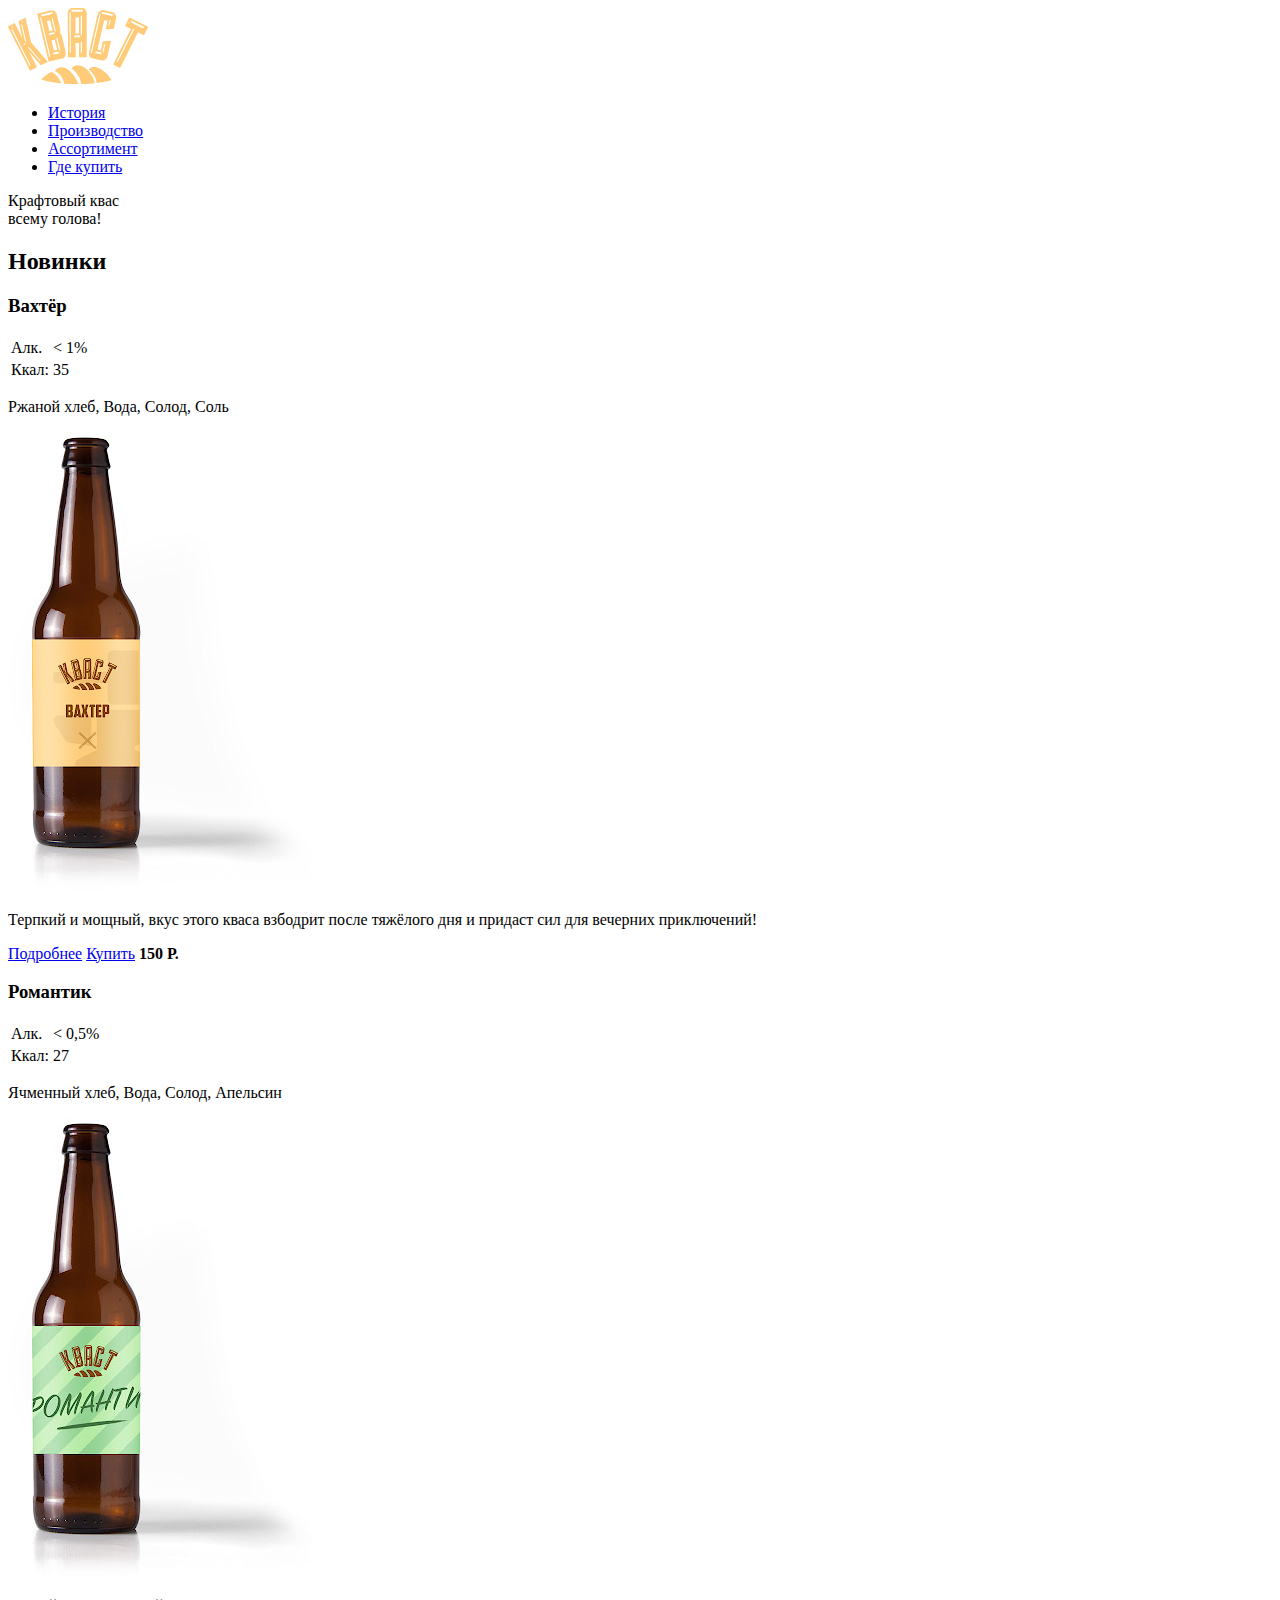
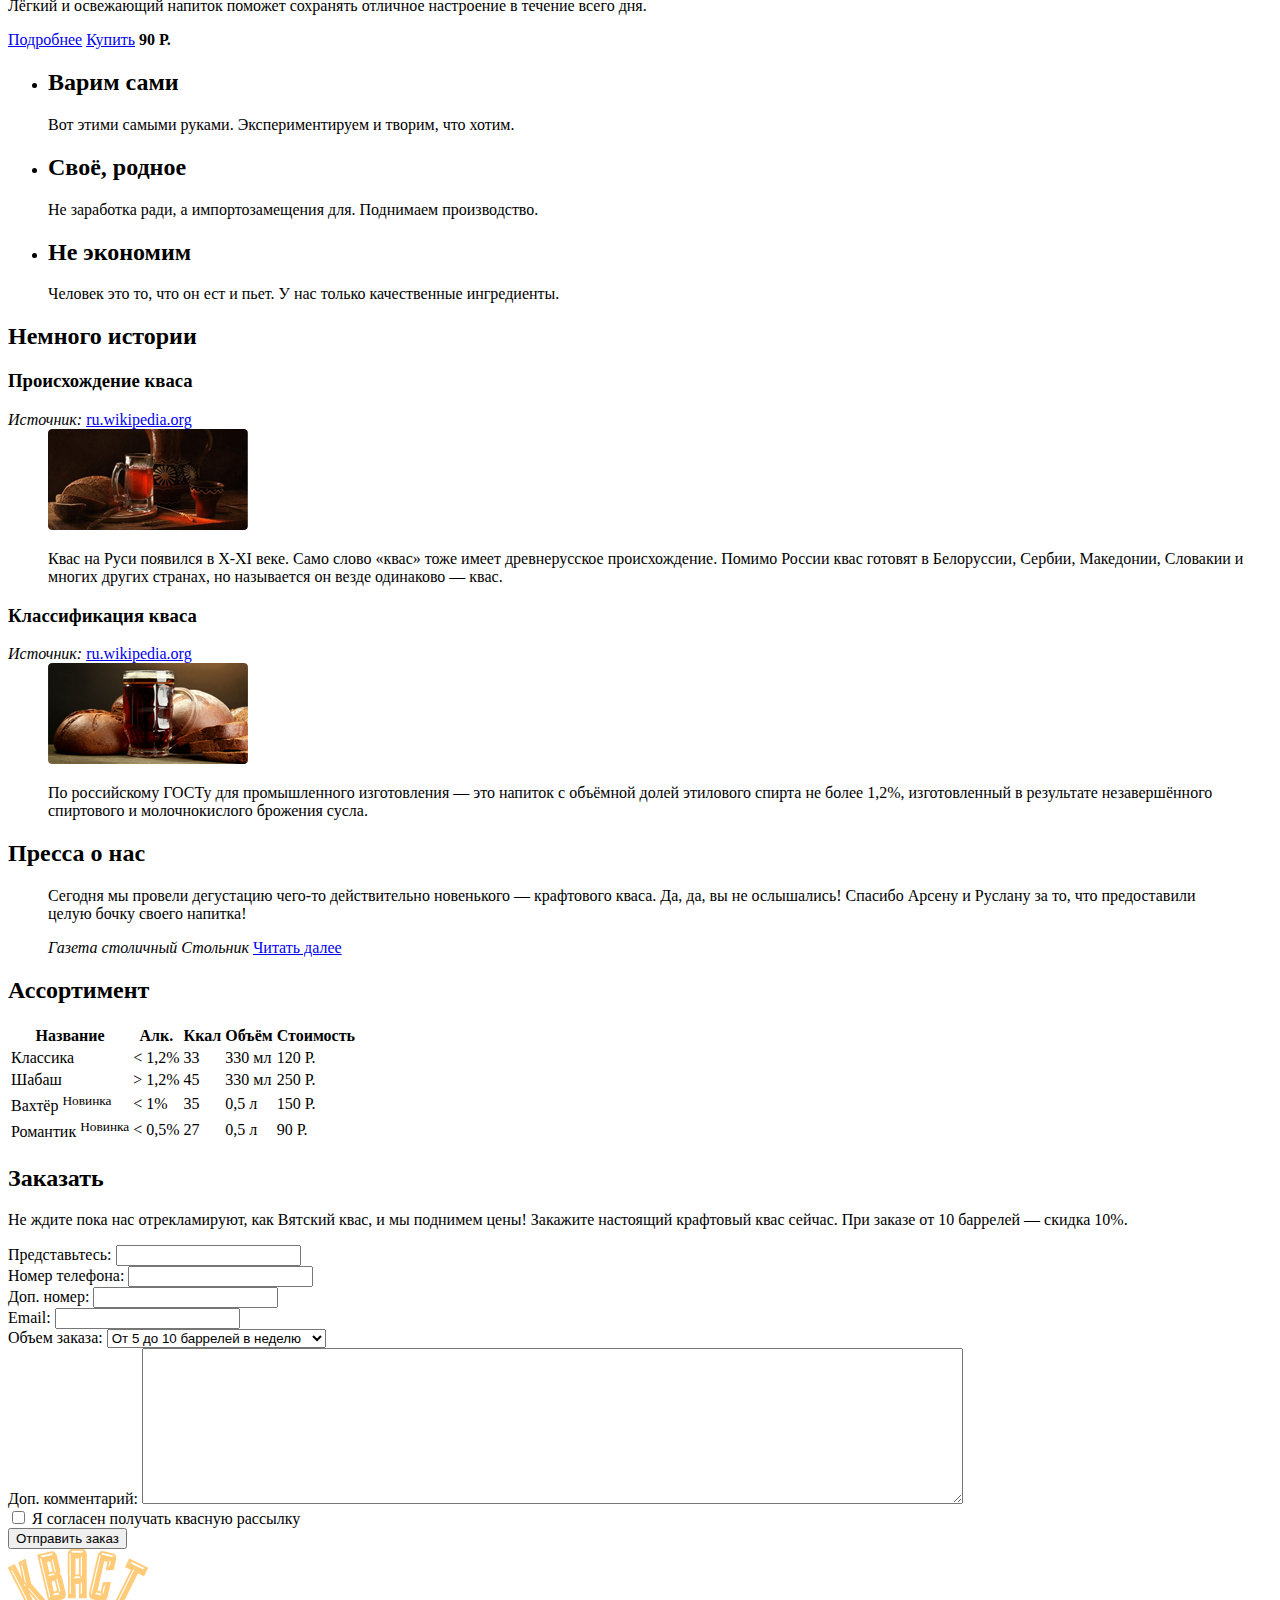
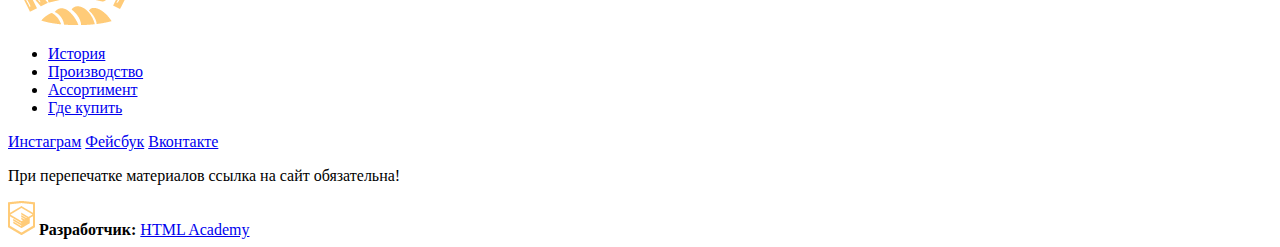
==== htmlacademy.ru (site: "Кваст")/index.html @ e26bc18a "rename folder" ====
<!DOCTYPE HTML>
<html>
  <head>
    <meta charset="utf-8">
    <title>Кваст</title>
  </head>
  <body>
   <div class="page-header">
    <div class="logo"> 
     <img src="img/logo.png" width="140" height="76" alt="Кваст">
    </div>
    <div class="main-menu">
     <ul>
       <li><a href="#">История</a></li>
       <li><a href="#">Производство</a></li>
       <li><a href="#">Ассортимент</a></li>
       <li><a href="#">Где купить</a></li>
     </ul>
    </div>
    <div class="header-text">
     Крафтовый квас<br>
     всему голова!
     </div>
   </div>

   <!-- Шапка -->

   <div class="news">
      <h2>Новинки</h2>
    <div class="news-item">
      <div class="news-item-one">
       <h3>Вахтёр</h3>
       <div class="composition">
         <div class="composition-alco">
           <table class="composition-alco-price">
             <tr>
                <td>Алк.</td>
                <td> &lt; 1%</td>
              </tr>
              <tr>
                <td>Ккал:</td>
                <td>35</td>
              </tr>
              </table>
         </div>
         <div class="ingredients">
         <p>Ржаной хлеб, Вода, Солод, Соль</p>
         </div>
      </div>
      <img src="img/bottle-left.jpg" height="#" width="#" alt="Вахтер">
      <p>Терпкий и мощный, вкус этого кваса взбодрит после тяжёлого дня и придаст сил для вечерних приключений!</p>
        <a class="buttom-more" href="#" title="Подробнее">Подробнее</a>
        <a class="buttom-buy" href="#" title="Купить">Купить</a>
        <b>150 Р.</b>
     </div>
      
          <div class="news-item-one">
            <h3>Романтик</h3>
            <div class="composition">
              <div class="composition-alco">
                  <table class="composition-alco-price">
                      <tr>
                         <td>Алк.</td>
                         <td> &lt; 0,5%</td>
                       </tr>
                       <tr>
                         <td>Ккал:</td>
                         <td>27</td>
                       </tr>
                       </table>
              </div>
              <div class="ingredients">
              <p>Ячменный хлеб, Вода, Солод, Апельсин</p>
              </div>
           </div>
           <img src="img/bottle-right.jpg" height="#" width="#" alt="Романтик">
           <p>Лёгкий и освежающий напиток поможет сохранять отличное настроение в течение всего дня.</p>
            <a class="buttom-more" href="#" title="Подробнее">Подробнее</a>
            <a class="buttom-buy" href="#" title="Купить">Купить</a>
            <b>90 Р.</b>
          </div>
        </div>
   </div>

   <!-- Новинки -->

   <div class="features">
     <ul>
       <li class="features-post">
         <h2>Варим сами</h2>
         <p>Вот этими самыми руками. Экспериментируем и творим, что хотим.</p>
       </li>
       <li class="features-post">
         <h2>Своё, родное</h2>
         <p>Не заработка ради, а импортозамещения для. Поднимаем производство.</p>
       </li>
       <li class="features-post">
         <h2>Не экономим</h2>
         <p>Человек это то, что он ест и пьет. У нас только качественные ингредиенты.</p>
       </li>
     </ul>
   </div>

   <!-- Особенности -->

   <div class="history">
     <h2>Немного истории</h2>
     <dl>
       <dt>
         <h3>Происхождение кваса</h3>
         <i>Источник:</i> <a href="#" target="_blank">ru.wikipedia.org</a>
       </dt>
       <dd>
         <img src="img/wiki-1.png" alt="Происхождение кваса">
         <p>Квас на Руси появился в X-XI веке. Само слово «квас» тоже имеет древнерусское происхождение. Помимо России квас готовят в Белоруссии, Сербии, Македонии, Словакии и многих других странах, но называется он везде одинаково — квас.
          </p>
       </dd>
       <dt>
         <h3>Классификация кваса</h3>
         <i>Источник:</i> <a href="#" target="_blank">ru.wikipedia.org</a>
       </dt>
       <dd>
         <img src="img/wiki-2.png" alt="Классификация кваса">
         <p>По российскому ГОСТу для промышленного изготовления — это напиток с объёмной долей этилового спирта не более 1,2%, изготовленный в результате незавершённого спиртового и молочнокислого брожения сусла.
          </p>  
       </dd>
     </dl>
   </div>

   <!-- История -->

   <div class="otzivi">
     <h2>Пресса о нас</h2>
     <blockquote>
       <p>Сегодня мы провели дегустацию чего-то действительно новенького — крафтового кваса. Да, да, вы не ослышались! Спасибо Арсену и Руслану за то, что предоставили целую бочку своего напитка!
         </p>
         <cite>Газета столичный Стольник</cite>
         <a href="#" class="btn-otzivi">Читать далее</a>
      </blockquote>
   </div>

   <!-- Отзывы -->

   <div class="price">
     <h2>Ассортимент</h2>
     <table class="table-price">
       <tr>
         <th>Название</th>
         <th>Алк.</th>
         <th>Ккал</th>
         <th>Объём</th>
         <th>Стоимость</th>
       </tr>
       <tr>
        <td>Классика</td>
        <td>&lt; 1,2%</td>
        <td>33</td>
        <td>330 мл</td>
        <td>120 Р.</td>
       </tr>
       <tr>
        <td>Шабаш</td>
        <td>&gt; 1,2%</td>
        <td>45</td>
        <td>330 мл</td>
        <td>250 Р.</td>
       </tr> 
       <tr>
         <td>Вахтёр <sup>Новинка</sup></td>
         <td>&lt; 1%</td>
         <td>35</td>
         <td>0,5 л</td>
         <td>150 Р.</td>
       </tr>
       <tr>
         <td>Романтик <sup>Новинка</sup></td>
         <td>&lt; 0,5%</td>
         <td>27</td>
         <td>0,5 л</td>
         <td>90 Р.</td>
       </tr>
     </table>
   </div>

   <!-- Прайс -->

   <div class="form-feedback">
     <h2>Заказать</h2>
     <p>Не ждите пока нас отрекламируют, как Вятский квас, и мы поднимем цены! Закажите настоящий крафтовый квас сейчас. При заказе от 10 баррелей — скидка 10%.
     </p>
     <form class="form-form" method="POST">
       <div class="form-form-group">
         <label for="name">Представьтесь:</label>
           <input type="text" name="name" id="name">
       </div>
       <div class="form-form-group">
         <label for="phone">Номер телефона:</label>
         <input type="text" name="phone" id="phone">
       </div>
       <div class="form-form-group">
          <label for="phone-2">Доп. номер:</label>
          <input type="text" name="phone-2" id="phone-2">
        </div>
        <div class="form-form-group">
          <label for="email">Email:</label>
          <input type="text" name="email" id="email">
        </div>
        <div class="form-form-group">
          <label for="value-item">Объем заказа:</label>
          <select name="value-item" id="value-item">
            <option value="1">От 5 до 10 баррелей в неделю</option>
            <option value="2">От 10 до 15 баррелей в неделю</option>
            <option value="3">От 15 до 30 баррелей в неделю</option>
          </select>
        </div>
        <div class="form-form-group">
          <label for="message">Доп. комментарий:</label>
          <textarea name="message" id="message" cols="100" rows="10" ></textarea>
        </div>
        <div class="checkbox">
         <label>
           <input type="checkbox" name="subscribe">
           Я согласен получать квасную рассылку
         </label>
        </div>
        <div class="btn-form">
          <input type="submit" value="Отправить заказ">
        </div>
     </form>
   </div>

   <!-- Форма связи -->

   <div class="footer">
     <div class="logo-footer" >
        <img src="img/logo.png" width="140" height="76" alt="Кваст">
     </div>
     <div class="main-menu-footer">
        <ul>
            <li><a href="#">История</a></li>
            <li><a href="#">Производство</a></li>
            <li><a href="#">Ассортимент</a></li>
            <li><a href="#">Где купить</a></li>
          </ul>
     </div>
     <div>
       <a class="footer-social" href="#">Инстаграм</a>
       <a class="footer-social" href="#">Фейсбук</a>
       <a class="footer-social" href="#">Вконтакте</a>
       <p>При перепечатке материалов ссылка на сайт обязательна!</p>
     </div>
     <div>
       <img src="img/htmlacademy.png" alt="Корона">
       <b>Разработчик:</b> <a href="#">HTML Academy</a>
     </div>
   </div>

   <!-- Подвал -->

  </body>
</html>
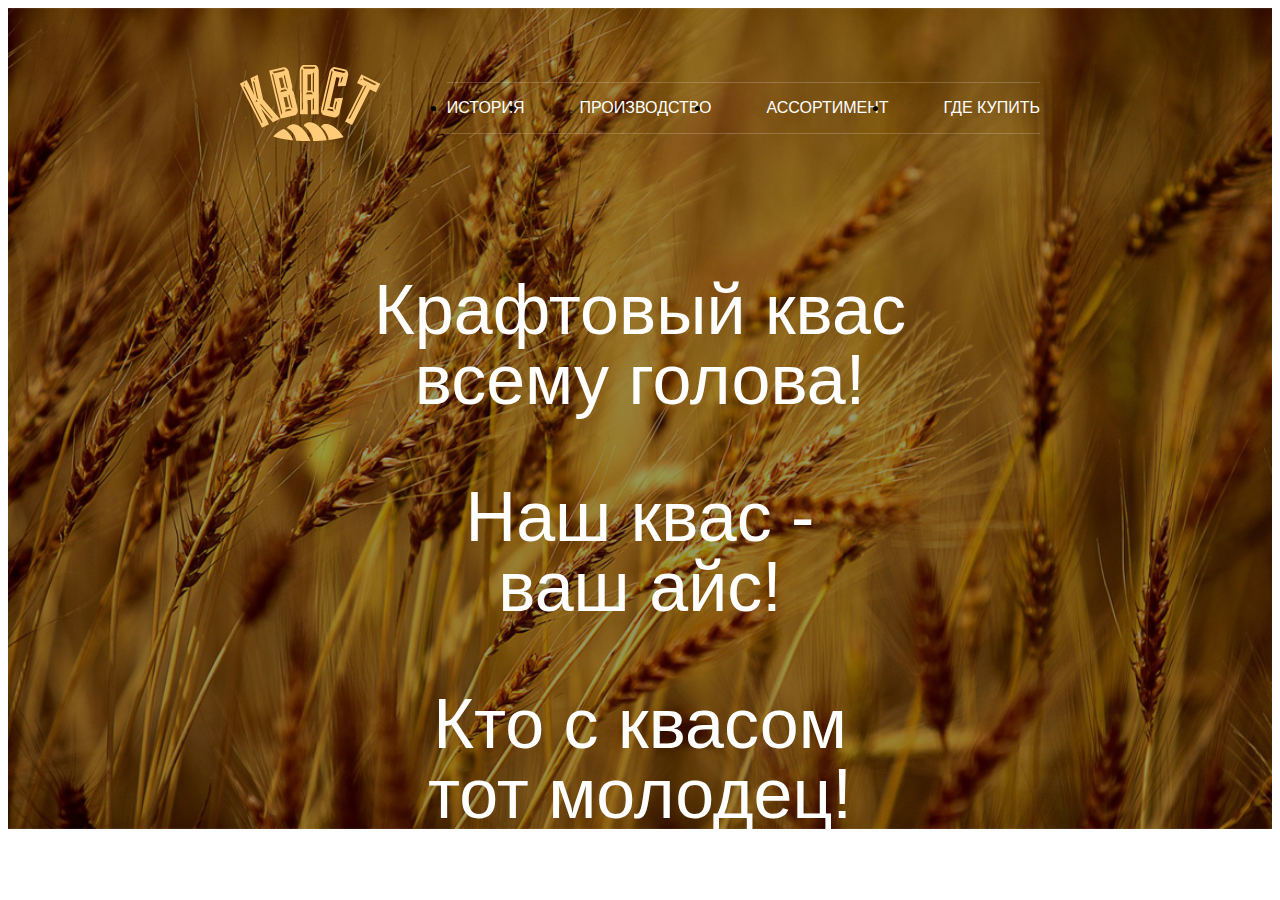
==== commit 9f97a006: "add layout header site 'Kvast'" ====
--- a/htmlacademy.ru (site: "Кваст")/index.html
+++ b/htmlacademy.ru (site: "Кваст")/index.html
@@ -1,39 +1,65 @@
 <!DOCTYPE HTML>
-<html>
-  <head>
-    <meta charset="utf-8">
-    <title>Кваст</title>
-  </head>
-  <body>
-   <div class="page-header">
-    <div class="logo"> 
-     <img src="img/logo.png" width="140" height="76" alt="Кваст">
-    </div>
-    <div class="main-menu">
-     <ul>
-       <li><a href="#">История</a></li>
-       <li><a href="#">Производство</a></li>
-       <li><a href="#">Ассортимент</a></li>
-       <li><a href="#">Где купить</a></li>
-     </ul>
-    </div>
-    <div class="header-text">
-     Крафтовый квас<br>
-     всему голова!
-     </div>
-   </div>
-
-   <!-- Шапка -->
-
-   <div class="news">
-      <h2>Новинки</h2>
+<html lang="ru">
+
+<head>
+  <meta charset="UTF-8">
+  <meta name="viewport" content="width=device-width, initial-scale=1.0">
+  <meta http-equiv="X-UA-Compatible" content="ie=edge">
+  <title>Store "Kvast"</title>
+  <link rel="stylesheet" href="css/reset.css">
+  <link rel="stylesheet" href="css/slick.css">
+  <link rel="stylesheet" href="css/style.css">
+</head>
+
+<body>
+
+  <header class="page-header">
+    <div class="container">
+      <div class="header__top">
+        <div class="logo">
+          <a href="#">
+            <img src="img/logo.png" alt="">
+          </a>
+        </div>
+        <nav class="main-menu">
+          <ul class="main-menu__list">
+            <li><a href="#">История</a></li>
+            <li><a href="#">Производство</a></li>
+            <li><a href="#">Ассортимент</a></li>
+            <li><a href="#">Где купить</a></li>
+          </ul>
+        </nav>
+      </div>
+
+      <div class="header-slider-jq">
+        <div class="header-text">
+          Крафтовый квас<br>
+          всему голова!
+        </div>
+        <div class="header-text">
+          Наш квас -<br>
+          ваш айс!
+        </div>
+        <div class="header-text">
+          Кто с квасом<br>
+          тот молодец!
+        </div>
+      </div>
+
+
+    </div>
+  </header>
+
+  <!--
+  <div class="news">
+    <h2>Новинки</h2>
     <div class="news-item">
       <div class="news-item-one">
-       <h3>Вахтёр</h3>
-       <div class="composition">
-         <div class="composition-alco">
-           <table class="composition-alco-price">
-             <tr>
+        <h3>Вахтёр</h3>
+        <div class="composition">
+          <div class="composition-alco">
+            <table class="composition-alco-price">
+              <tr>
                 <td>Алк.</td>
                 <td> &lt; 1%</td>
               </tr>
@@ -41,221 +67,222 @@
                 <td>Ккал:</td>
                 <td>35</td>
               </tr>
-              </table>
-         </div>
-         <div class="ingredients">
-         <p>Ржаной хлеб, Вода, Солод, Соль</p>
-         </div>
-      </div>
-      <img src="img/bottle-left.jpg" height="#" width="#" alt="Вахтер">
-      <p>Терпкий и мощный, вкус этого кваса взбодрит после тяжёлого дня и придаст сил для вечерних приключений!</p>
+            </table>
+          </div>
+          <div class="ingredients">
+            <p>Ржаной хлеб, Вода, Солод, Соль</p>
+          </div>
+        </div>
+        <img src="img/bottle-left.jpg" height="#" width="#" alt="Вахтер">
+        <p>Терпкий и мощный, вкус этого кваса взбодрит после тяжёлого дня и придаст сил для вечерних приключений!</p>
         <a class="buttom-more" href="#" title="Подробнее">Подробнее</a>
         <a class="buttom-buy" href="#" title="Купить">Купить</a>
         <b>150 Р.</b>
-     </div>
-      
-          <div class="news-item-one">
-            <h3>Романтик</h3>
-            <div class="composition">
-              <div class="composition-alco">
-                  <table class="composition-alco-price">
-                      <tr>
-                         <td>Алк.</td>
-                         <td> &lt; 0,5%</td>
-                       </tr>
-                       <tr>
-                         <td>Ккал:</td>
-                         <td>27</td>
-                       </tr>
-                       </table>
-              </div>
-              <div class="ingredients">
-              <p>Ячменный хлеб, Вода, Солод, Апельсин</p>
-              </div>
-           </div>
-           <img src="img/bottle-right.jpg" height="#" width="#" alt="Романтик">
-           <p>Лёгкий и освежающий напиток поможет сохранять отличное настроение в течение всего дня.</p>
-            <a class="buttom-more" href="#" title="Подробнее">Подробнее</a>
-            <a class="buttom-buy" href="#" title="Купить">Купить</a>
-            <b>90 Р.</b>
-          </div>
-        </div>
-   </div>
-
-   <!-- Новинки -->
-
-   <div class="features">
-     <ul>
-       <li class="features-post">
-         <h2>Варим сами</h2>
-         <p>Вот этими самыми руками. Экспериментируем и творим, что хотим.</p>
-       </li>
-       <li class="features-post">
-         <h2>Своё, родное</h2>
-         <p>Не заработка ради, а импортозамещения для. Поднимаем производство.</p>
-       </li>
-       <li class="features-post">
-         <h2>Не экономим</h2>
-         <p>Человек это то, что он ест и пьет. У нас только качественные ингредиенты.</p>
-       </li>
-     </ul>
-   </div>
-
-   <!-- Особенности -->
-
-   <div class="history">
-     <h2>Немного истории</h2>
-     <dl>
-       <dt>
-         <h3>Происхождение кваса</h3>
-         <i>Источник:</i> <a href="#" target="_blank">ru.wikipedia.org</a>
-       </dt>
-       <dd>
-         <img src="img/wiki-1.png" alt="Происхождение кваса">
-         <p>Квас на Руси появился в X-XI веке. Само слово «квас» тоже имеет древнерусское происхождение. Помимо России квас готовят в Белоруссии, Сербии, Македонии, Словакии и многих других странах, но называется он везде одинаково — квас.
-          </p>
-       </dd>
-       <dt>
-         <h3>Классификация кваса</h3>
-         <i>Источник:</i> <a href="#" target="_blank">ru.wikipedia.org</a>
-       </dt>
-       <dd>
-         <img src="img/wiki-2.png" alt="Классификация кваса">
-         <p>По российскому ГОСТу для промышленного изготовления — это напиток с объёмной долей этилового спирта не более 1,2%, изготовленный в результате незавершённого спиртового и молочнокислого брожения сусла.
-          </p>  
-       </dd>
-     </dl>
-   </div>
-
-   <!-- История -->
-
-   <div class="otzivi">
-     <h2>Пресса о нас</h2>
-     <blockquote>
-       <p>Сегодня мы провели дегустацию чего-то действительно новенького — крафтового кваса. Да, да, вы не ослышались! Спасибо Арсену и Руслану за то, что предоставили целую бочку своего напитка!
-         </p>
-         <cite>Газета столичный Стольник</cite>
-         <a href="#" class="btn-otzivi">Читать далее</a>
-      </blockquote>
-   </div>
-
-   <!-- Отзывы -->
-
-   <div class="price">
-     <h2>Ассортимент</h2>
-     <table class="table-price">
-       <tr>
-         <th>Название</th>
-         <th>Алк.</th>
-         <th>Ккал</th>
-         <th>Объём</th>
-         <th>Стоимость</th>
-       </tr>
-       <tr>
+      </div>
+
+      <div class="news-item-one">
+        <h3>Романтик</h3>
+        <div class="composition">
+          <div class="composition-alco">
+            <table class="composition-alco-price">
+              <tr>
+                <td>Алк.</td>
+                <td> &lt; 0,5%</td>
+              </tr>
+              <tr>
+                <td>Ккал:</td>
+                <td>27</td>
+              </tr>
+            </table>
+          </div>
+          <div class="ingredients">
+            <p>Ячменный хлеб, Вода, Солод, Апельсин</p>
+          </div>
+        </div>
+        <img src="img/bottle-right.jpg" height="#" width="#" alt="Романтик">
+        <p>Лёгкий и освежающий напиток поможет сохранять отличное настроение в течение всего дня.</p>
+        <a class="buttom-more" href="#" title="Подробнее">Подробнее</a>
+        <a class="buttom-buy" href="#" title="Купить">Купить</a>
+        <b>90 Р.</b>
+      </div>
+    </div>
+  </div>
+
+
+  <div class="features">
+    <ul>
+      <li class="features-post">
+        <h2>Варим сами</h2>
+        <p>Вот этими самыми руками. Экспериментируем и творим, что хотим.</p>
+      </li>
+      <li class="features-post">
+        <h2>Своё, родное</h2>
+        <p>Не заработка ради, а импортозамещения для. Поднимаем производство.</p>
+      </li>
+      <li class="features-post">
+        <h2>Не экономим</h2>
+        <p>Человек это то, что он ест и пьет. У нас только качественные ингредиенты.</p>
+      </li>
+    </ul>
+  </div>
+
+
+  <div class="history">
+    <h2>Немного истории</h2>
+    <dl>
+      <dt>
+        <h3>Происхождение кваса</h3>
+        <i>Источник:</i> <a href="#" target="_blank">ru.wikipedia.org</a>
+      </dt>
+      <dd>
+        <img src="img/wiki-1.png" alt="Происхождение кваса">
+        <p>Квас на Руси появился в X-XI веке. Само слово «квас» тоже имеет древнерусское происхождение. Помимо России
+          квас готовят в Белоруссии, Сербии, Македонии, Словакии и многих других странах, но называется он везде
+          одинаково — квас.
+        </p>
+      </dd>
+      <dt>
+        <h3>Классификация кваса</h3>
+        <i>Источник:</i> <a href="#" target="_blank">ru.wikipedia.org</a>
+      </dt>
+      <dd>
+        <img src="img/wiki-2.png" alt="Классификация кваса">
+        <p>По российскому ГОСТу для промышленного изготовления — это напиток с объёмной долей этилового спирта не более
+          1,2%, изготовленный в результате незавершённого спиртового и молочнокислого брожения сусла.
+        </p>
+      </dd>
+    </dl>
+  </div>
+
+
+  <div class="otzivi">
+    <h2>Пресса о нас</h2>
+    <blockquote>
+      <p>Сегодня мы провели дегустацию чего-то действительно новенького — крафтового кваса. Да, да, вы не ослышались!
+        Спасибо Арсену и Руслану за то, что предоставили целую бочку своего напитка!
+      </p>
+      <cite>Газета столичный Стольник</cite>
+      <a href="#" class="btn-otzivi">Читать далее</a>
+    </blockquote>
+  </div>
+
+
+  <div class="price">
+    <h2>Ассортимент</h2>
+    <table class="table-price">
+      <tr>
+        <th>Название</th>
+        <th>Алк.</th>
+        <th>Ккал</th>
+        <th>Объём</th>
+        <th>Стоимость</th>
+      </tr>
+      <tr>
         <td>Классика</td>
         <td>&lt; 1,2%</td>
         <td>33</td>
         <td>330 мл</td>
         <td>120 Р.</td>
-       </tr>
-       <tr>
+      </tr>
+      <tr>
         <td>Шабаш</td>
         <td>&gt; 1,2%</td>
         <td>45</td>
         <td>330 мл</td>
         <td>250 Р.</td>
-       </tr> 
-       <tr>
-         <td>Вахтёр <sup>Новинка</sup></td>
-         <td>&lt; 1%</td>
-         <td>35</td>
-         <td>0,5 л</td>
-         <td>150 Р.</td>
-       </tr>
-       <tr>
-         <td>Романтик <sup>Новинка</sup></td>
-         <td>&lt; 0,5%</td>
-         <td>27</td>
-         <td>0,5 л</td>
-         <td>90 Р.</td>
-       </tr>
-     </table>
-   </div>
-
-   <!-- Прайс -->
-
-   <div class="form-feedback">
-     <h2>Заказать</h2>
-     <p>Не ждите пока нас отрекламируют, как Вятский квас, и мы поднимем цены! Закажите настоящий крафтовый квас сейчас. При заказе от 10 баррелей — скидка 10%.
-     </p>
-     <form class="form-form" method="POST">
-       <div class="form-form-group">
-         <label for="name">Представьтесь:</label>
-           <input type="text" name="name" id="name">
-       </div>
-       <div class="form-form-group">
-         <label for="phone">Номер телефона:</label>
-         <input type="text" name="phone" id="phone">
-       </div>
-       <div class="form-form-group">
-          <label for="phone-2">Доп. номер:</label>
-          <input type="text" name="phone-2" id="phone-2">
-        </div>
-        <div class="form-form-group">
-          <label for="email">Email:</label>
-          <input type="text" name="email" id="email">
-        </div>
-        <div class="form-form-group">
-          <label for="value-item">Объем заказа:</label>
-          <select name="value-item" id="value-item">
-            <option value="1">От 5 до 10 баррелей в неделю</option>
-            <option value="2">От 10 до 15 баррелей в неделю</option>
-            <option value="3">От 15 до 30 баррелей в неделю</option>
-          </select>
-        </div>
-        <div class="form-form-group">
-          <label for="message">Доп. комментарий:</label>
-          <textarea name="message" id="message" cols="100" rows="10" ></textarea>
-        </div>
-        <div class="checkbox">
-         <label>
-           <input type="checkbox" name="subscribe">
-           Я согласен получать квасную рассылку
-         </label>
-        </div>
-        <div class="btn-form">
-          <input type="submit" value="Отправить заказ">
-        </div>
-     </form>
-   </div>
-
-   <!-- Форма связи -->
-
-   <div class="footer">
-     <div class="logo-footer" >
-        <img src="img/logo.png" width="140" height="76" alt="Кваст">
-     </div>
-     <div class="main-menu-footer">
-        <ul>
-            <li><a href="#">История</a></li>
-            <li><a href="#">Производство</a></li>
-            <li><a href="#">Ассортимент</a></li>
-            <li><a href="#">Где купить</a></li>
-          </ul>
-     </div>
-     <div>
-       <a class="footer-social" href="#">Инстаграм</a>
-       <a class="footer-social" href="#">Фейсбук</a>
-       <a class="footer-social" href="#">Вконтакте</a>
-       <p>При перепечатке материалов ссылка на сайт обязательна!</p>
-     </div>
-     <div>
-       <img src="img/htmlacademy.png" alt="Корона">
-       <b>Разработчик:</b> <a href="#">HTML Academy</a>
-     </div>
-   </div>
-
-   <!-- Подвал -->
-
-  </body>
-</html>+      </tr>
+      <tr>
+        <td>Вахтёр <sup>Новинка</sup></td>
+        <td>&lt; 1%</td>
+        <td>35</td>
+        <td>0,5 л</td>
+        <td>150 Р.</td>
+      </tr>
+      <tr>
+        <td>Романтик <sup>Новинка</sup></td>
+        <td>&lt; 0,5%</td>
+        <td>27</td>
+        <td>0,5 л</td>
+        <td>90 Р.</td>
+      </tr>
+    </table>
+  </div>
+
+
+  <div class="form-feedback">
+    <h2>Заказать</h2>
+    <p>Не ждите пока нас отрекламируют, как Вятский квас, и мы поднимем цены! Закажите настоящий крафтовый квас сейчас.
+      При заказе от 10 баррелей — скидка 10%.
+    </p>
+    <form class="form-form" method="POST">
+      <div class="form-form-group">
+        <label for="name">Представьтесь:</label>
+        <input type="text" name="name" id="name">
+      </div>
+      <div class="form-form-group">
+        <label for="phone">Номер телефона:</label>
+        <input type="text" name="phone" id="phone">
+      </div>
+      <div class="form-form-group">
+        <label for="phone-2">Доп. номер:</label>
+        <input type="text" name="phone-2" id="phone-2">
+      </div>
+      <div class="form-form-group">
+        <label for="email">Email:</label>
+        <input type="text" name="email" id="email">
+      </div>
+      <div class="form-form-group">
+        <label for="value-item">Объем заказа:</label>
+        <select name="value-item" id="value-item">
+          <option value="1">От 5 до 10 баррелей в неделю</option>
+          <option value="2">От 10 до 15 баррелей в неделю</option>
+          <option value="3">От 15 до 30 баррелей в неделю</option>
+        </select>
+      </div>
+      <div class="form-form-group">
+        <label for="message">Доп. комментарий:</label>
+        <textarea name="message" id="message" cols="100" rows="10"></textarea>
+      </div>
+      <div class="checkbox">
+        <label>
+          <input type="checkbox" name="subscribe">
+          Я согласен получать квасную рассылку
+        </label>
+      </div>
+      <div class="btn-form">
+        <input type="submit" value="Отправить заказ">
+      </div>
+    </form>
+  </div>
+
+
+  <div class="footer">
+    <div class="logo-footer">
+      <img src="img/logo.png" width="140" height="76" alt="Кваст">
+    </div>
+    <div class="main-menu-footer">
+      <ul>
+        <li><a href="#">История</a></li>
+        <li><a href="#">Производство</a></li>
+        <li><a href="#">Ассортимент</a></li>
+        <li><a href="#">Где купить</a></li>
+      </ul>
+    </div>
+    <div>
+      <a class="footer-social" href="#">Инстаграм</a>
+      <a class="footer-social" href="#">Фейсбук</a>
+      <a class="footer-social" href="#">Вконтакте</a>
+      <p>При перепечатке материалов ссылка на сайт обязательна!</p>
+    </div>
+    <div>
+      <img src="img/htmlacademy.png" alt="Корона">
+      <b>Разработчик:</b> <a href="#">HTML Academy</a>
+    </div>
+  </div>
+  -->
+  <script src="https://ajax.googleapis.com/ajax/libs/jquery/3.4.1/jquery.min.js"></script>
+  <script src="js/slick.min.js"></script>
+  <script src="js/main.js"></script>
+</body>
+
+</html l>--- a/htmlacademy.ru (site: "Кваст")/css/style.css
+++ b/htmlacademy.ru (site: "Кваст")/css/style.css
@@ -0,0 +1,103 @@
+* {
+	box-sizing: border-box;
+}
+
+body {
+	font-family: 'Arial', 'Helvetica', sans-serif;
+	font-size: 16px;
+	font-weight: 400;
+	line-height: 30px;
+}
+
+a {
+	text-decoration: none;
+	color: inherit;
+}
+
+.page-header {
+	background-image: url(../img/header-bg.jpg);
+	min-height: 550px;
+	background-repeat: no-repeat;
+	background-size: cover;
+	background-position: top center;
+}
+
+.container {
+	max-width: 820px;
+	margin: 0 auto;
+	padding-left: 10px;
+	padding-right: 10px;
+}
+
+.header__top {
+	display: flex;
+	justify-content: space-between;
+	height: 200px;
+	align-items: center;
+}
+
+.main-menu__list {
+	display: flex;
+}
+
+.main-menu__list li {
+	border-top: 1px solid rgba(255, 255, 255, 0.2);
+	border-bottom: 1px solid rgba(255, 255, 255, 0.2);
+	padding-top: 10px;
+	padding-bottom: 10px;
+}
+
+.main-menu__list li+li {
+	padding-left: 55px;
+}
+
+.main-menu__list a {
+	text-transform: uppercase;
+	color: #fff;
+	font-family: 'Arial - Bold MT', sans-serif;
+	font-weight: 400;
+}
+
+.main-menu__list a:hover {
+	color: #ffcb78;
+}
+
+.main-menu__list a:active {
+	color: #ffcb78;
+	opacity: 0.3;
+}
+
+.header-text {
+	font-family: 'Arial - Bold MT', sans-serif;
+	font-size: 70px;
+	font-weight: 400;
+	line-height: 70px;
+	color: #fff;
+	text-align: center;
+	margin-top: 67px;
+}
+
+.header-dots {
+	display: flex;
+	list-style: none;
+	position: absolute;
+	right: 50%;
+	top: 280px;
+}
+
+.header-dots button {
+  border: 0;
+  background: #fff;
+  font-size: 0;
+	padding: 0;
+	opacity: 0.5;
+  height: 5px;
+  width: 5px;
+  outline: 0;
+  margin-left: 15px;
+  display: block;
+}
+
+.header-dots .slick-active button {
+  opacity: 1;
+}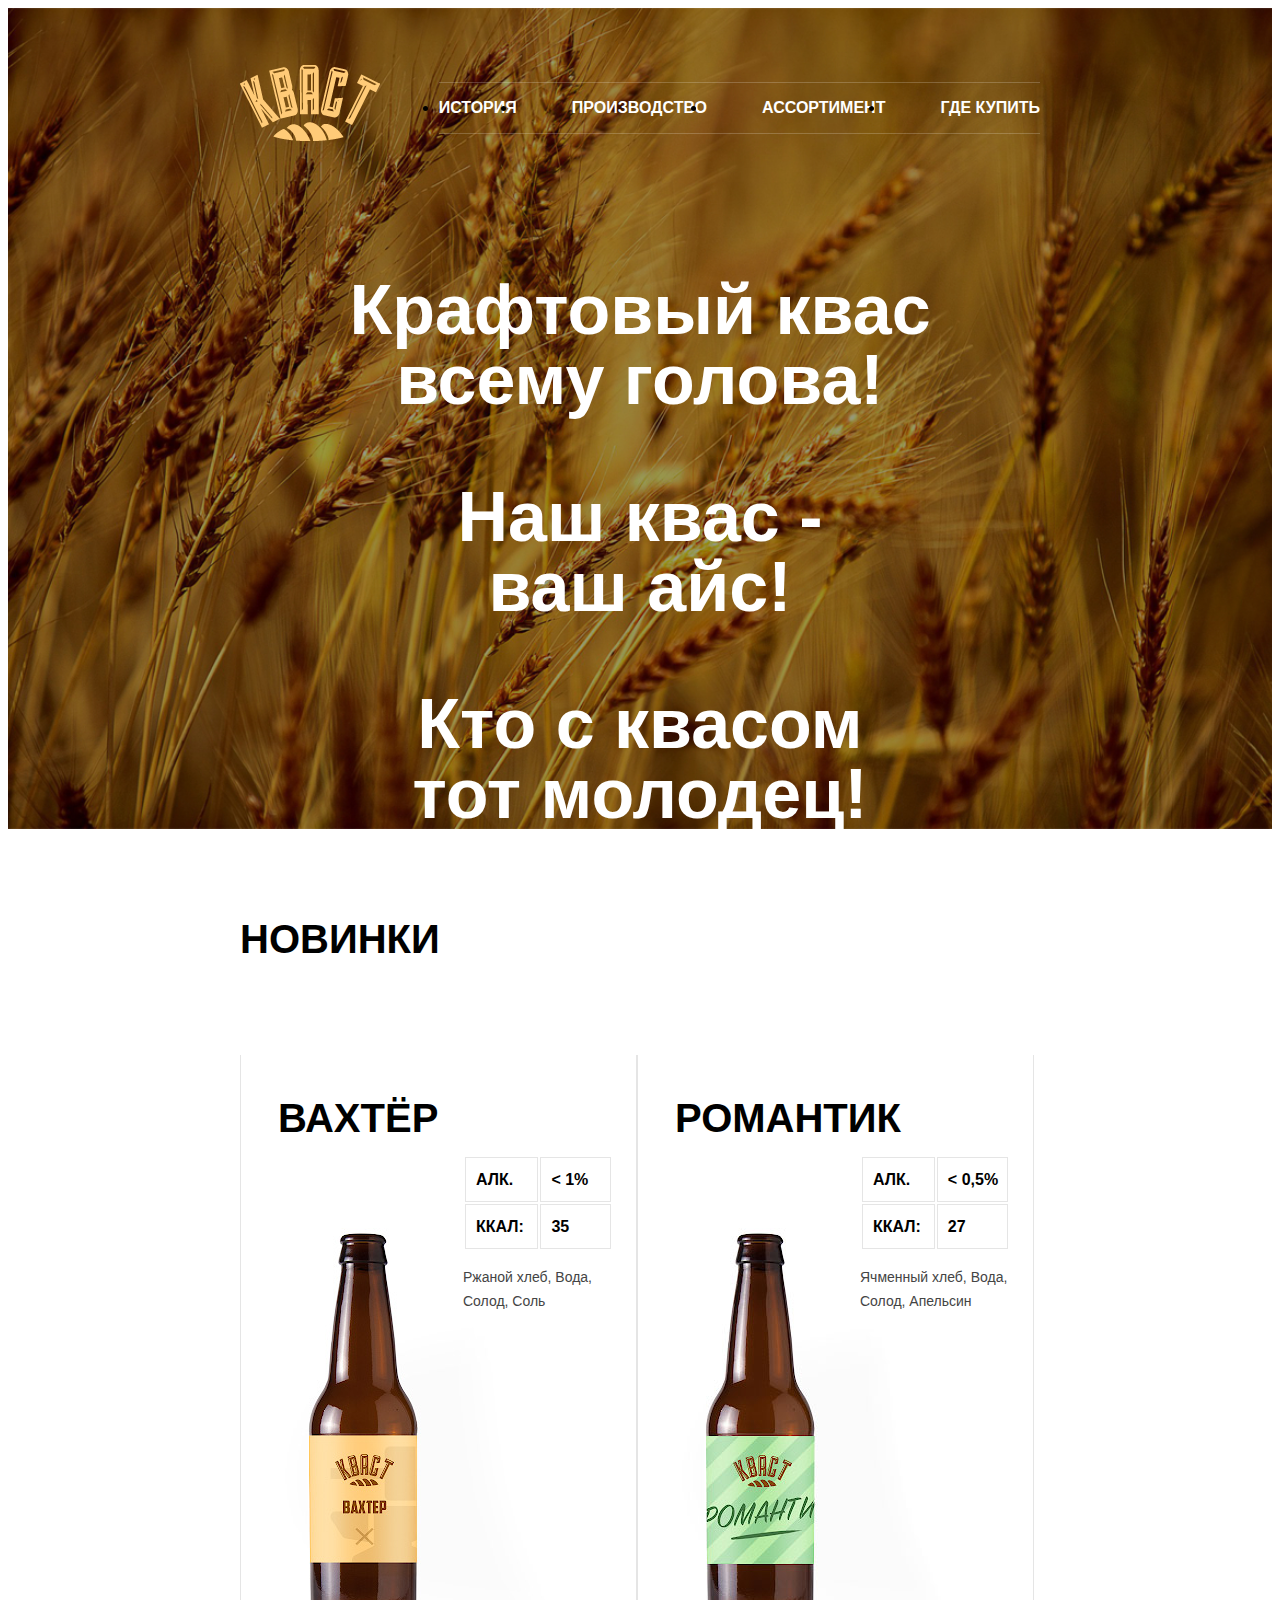
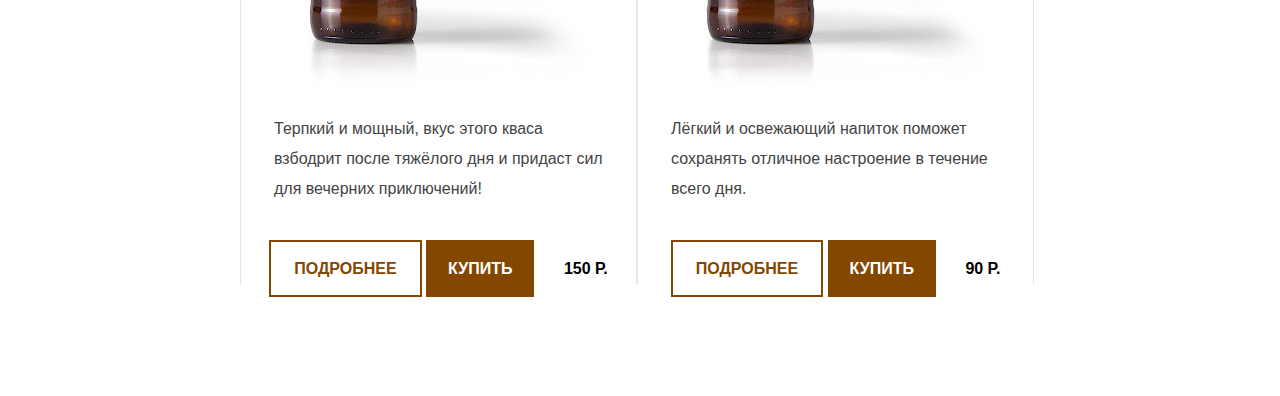
==== commit 92fa0b2d: "add layout section 1" ====
--- a/htmlacademy.ru (site: "Кваст")/index.html
+++ b/htmlacademy.ru (site: "Кваст")/index.html
@@ -30,7 +30,6 @@
           </ul>
         </nav>
       </div>
-
       <div class="header-slider-jq">
         <div class="header-text">
           Крафтовый квас<br>
@@ -45,70 +44,73 @@
           тот молодец!
         </div>
       </div>
-
-
     </div>
   </header>
 
+  <section class="news">
+    <div class="container">
+      <div class="news__title">Новинки</div>
+      <div class="news-item">
+        <div class="news-item-one">
+          <h2>Вахтёр</h2>
+          <div class="composition">
+            <div class="composition-alco">
+              <table class="composition-alco-price">
+                <tr>
+                  <td>Алк.</td>
+                  <td> &lt; 1%</td>
+                </tr>
+                <tr>
+                  <td>Ккал:</td>
+                  <td>35</td>
+                </tr>
+              </table>
+            </div>
+            <div class="ingredients">
+              <p>Ржаной хлеб, Вода, Солод, Соль</p>
+            </div>
+          </div>
+          <img src="img/bottle-left.jpg" height="#" width="#" alt="Вахтер">
+          <p class="text">Терпкий и мощный, вкус этого кваса взбодрит после тяжёлого дня и придаст сил для вечерних
+            приключений!</p>
+          <div class="buttom-group">
+            <a class="buttom-more" href="#" title="Подробнее">Подробнее</a>
+            <a class="buttom-buy" href="#" title="Купить">Купить</a>
+            <b class="buttom-price">150 Р.</b>
+          </div>
+        </div>
+        <div class="news-item-one">
+          <h2>Романтик</h2>
+          <div class="composition">
+            <div class="composition-alco">
+              <table class="composition-alco-price">
+                <tr>
+                  <td>Алк.</td>
+                  <td> &lt; 0,5%</td>
+                </tr>
+                <tr>
+                  <td>Ккал:</td>
+                  <td>27</td>
+                </tr>
+              </table>
+            </div>
+            <div class="ingredients">
+              <p>Ячменный хлеб, Вода, Солод, Апельсин</p>
+            </div>
+          </div>
+          <img src="img/bottle-right.jpg" height="#" width="#" alt="Романтик">
+          <p class="text">Лёгкий и освежающий напиток поможет сохранять отличное настроение в течение всего дня.</p>
+          <div class="buttom-group">
+            <a class="buttom-more" href="#" title="Подробнее">Подробнее</a>
+            <a class="buttom-buy" href="#" title="Купить">Купить</a>
+            <b class="buttom-price">90 Р.</b>
+          </div>
+        </div>
+      </div>
+    </div>
+  </section>
+
   <!--
-  <div class="news">
-    <h2>Новинки</h2>
-    <div class="news-item">
-      <div class="news-item-one">
-        <h3>Вахтёр</h3>
-        <div class="composition">
-          <div class="composition-alco">
-            <table class="composition-alco-price">
-              <tr>
-                <td>Алк.</td>
-                <td> &lt; 1%</td>
-              </tr>
-              <tr>
-                <td>Ккал:</td>
-                <td>35</td>
-              </tr>
-            </table>
-          </div>
-          <div class="ingredients">
-            <p>Ржаной хлеб, Вода, Солод, Соль</p>
-          </div>
-        </div>
-        <img src="img/bottle-left.jpg" height="#" width="#" alt="Вахтер">
-        <p>Терпкий и мощный, вкус этого кваса взбодрит после тяжёлого дня и придаст сил для вечерних приключений!</p>
-        <a class="buttom-more" href="#" title="Подробнее">Подробнее</a>
-        <a class="buttom-buy" href="#" title="Купить">Купить</a>
-        <b>150 Р.</b>
-      </div>
-
-      <div class="news-item-one">
-        <h3>Романтик</h3>
-        <div class="composition">
-          <div class="composition-alco">
-            <table class="composition-alco-price">
-              <tr>
-                <td>Алк.</td>
-                <td> &lt; 0,5%</td>
-              </tr>
-              <tr>
-                <td>Ккал:</td>
-                <td>27</td>
-              </tr>
-            </table>
-          </div>
-          <div class="ingredients">
-            <p>Ячменный хлеб, Вода, Солод, Апельсин</p>
-          </div>
-        </div>
-        <img src="img/bottle-right.jpg" height="#" width="#" alt="Романтик">
-        <p>Лёгкий и освежающий напиток поможет сохранять отличное настроение в течение всего дня.</p>
-        <a class="buttom-more" href="#" title="Подробнее">Подробнее</a>
-        <a class="buttom-buy" href="#" title="Купить">Купить</a>
-        <b>90 Р.</b>
-      </div>
-    </div>
-  </div>
-
-
   <div class="features">
     <ul>
       <li class="features-post">
--- a/htmlacademy.ru (site: "Кваст")/css/style.css
+++ b/htmlacademy.ru (site: "Кваст")/css/style.css
@@ -1,96 +1,103 @@
 * {
-	box-sizing: border-box;
+  box-sizing: border-box;
 }
 
 body {
-	font-family: 'Arial', 'Helvetica', sans-serif;
-	font-size: 16px;
-	font-weight: 400;
-	line-height: 30px;
+  font-family: "Arial";
+  font-size: 16px;
+  font-weight: 400;
+  line-height: 30px;
 }
 
 a {
-	text-decoration: none;
-	color: inherit;
+  text-decoration: none;
+  color: inherit;
+}
+
+h2 {
+  font-size: 40px;
+  line-height: 61px;
+  color: #000000;
+  font-family: "Arial";
+  font-weight: bold;
+  text-transform: uppercase;
 }
 
 .page-header {
-	background-image: url(../img/header-bg.jpg);
-	min-height: 550px;
-	background-repeat: no-repeat;
-	background-size: cover;
-	background-position: top center;
+  background-image: url(../img/header-bg.jpg);
+  min-height: 550px;
+  background-repeat: no-repeat;
+  background-size: cover;
+  background-position: top center;
 }
 
 .container {
-	max-width: 820px;
-	margin: 0 auto;
-	padding-left: 10px;
-	padding-right: 10px;
+  max-width: 820px;
+  margin: 0 auto;
+  padding-left: 10px;
+  padding-right: 10px;
 }
 
 .header__top {
-	display: flex;
-	justify-content: space-between;
-	height: 200px;
-	align-items: center;
+  display: flex;
+  justify-content: space-between;
+  height: 200px;
+  align-items: center;
 }
 
 .main-menu__list {
-	display: flex;
+  display: flex;
 }
 
 .main-menu__list li {
-	border-top: 1px solid rgba(255, 255, 255, 0.2);
-	border-bottom: 1px solid rgba(255, 255, 255, 0.2);
-	padding-top: 10px;
-	padding-bottom: 10px;
+  border-top: 1px solid rgba(255, 255, 255, 0.2);
+  border-bottom: 1px solid rgba(255, 255, 255, 0.2);
+  padding-top: 10px;
+  padding-bottom: 10px;
 }
 
 .main-menu__list li+li {
-	padding-left: 55px;
+  padding-left: 55px;
 }
 
 .main-menu__list a {
-	text-transform: uppercase;
-	color: #fff;
-	font-family: 'Arial - Bold MT', sans-serif;
-	font-weight: 400;
+  text-transform: uppercase;
+  color: #fff;
+  font-weight: bold;
 }
 
 .main-menu__list a:hover {
-	color: #ffcb78;
+  color: #ffcb78;
 }
 
 .main-menu__list a:active {
-	color: #ffcb78;
-	opacity: 0.3;
+  color: #ffcb78;
+  opacity: 0.3;
 }
 
 .header-text {
-	font-family: 'Arial - Bold MT', sans-serif;
-	font-size: 70px;
-	font-weight: 400;
-	line-height: 70px;
-	color: #fff;
-	text-align: center;
-	margin-top: 67px;
+  font-size: 70px;
+  font-weight: 700;
+  line-height: 70px;
+  color: #fff;
+  text-align: center;
+  margin-top: 67px;
 }
 
 .header-dots {
-	display: flex;
-	list-style: none;
-	position: absolute;
-	right: 50%;
-	top: 280px;
+  display: flex;
+  list-style: none;
+  position: absolute;
+  right: 50%;
+  top: 280px;
 }
 
 .header-dots button {
   border: 0;
   background: #fff;
   font-size: 0;
-	padding: 0;
-	opacity: 0.5;
+  padding: 0;
+  opacity: 0.5;
   height: 5px;
   width: 5px;
   outline: 0;
@@ -100,4 +107,110 @@
 
 .header-dots .slick-active button {
   opacity: 1;
+}
+
+.news__title {
+  font-size: 40px;
+  line-height: 61px;
+  color: #000000;
+  font-weight: bold;
+  text-transform: uppercase;
+  margin: 80px 0 85px;
+}
+
+.news-item {
+  display: flex;
+  margin-bottom: 112px;
+}
+
+.news-item-one {
+  position: relative;
+  max-width: 397px;
+  min-height: 776px;
+  border-right: 1px solid #e5e5e5;
+  border-left: 1px solid #e5e5e5;
+}
+
+.news-item-one h2 {
+  margin-left: 37px;
+}
+
+.composition {
+  position: absolute;
+  width: 150px;
+  right: 23px;
+  top: 100px;
+}
+
+.news-item-one img {
+  margin-left: 44px;
+  margin-top: 46px;
+}
+
+.news-item-one .text {
+  margin: 17px 33px 50px;
+  color: #444444;
+}
+
+.composition-alco-price td {
+  border: 1px solid #e5e5e5;
+  width: 75px;
+  height: 42px;
+  line-height: 41px;
+  color: #000000;
+  font-family: "Arial";
+  font-weight: bold;
+  text-transform: uppercase;
+  padding-left: 10px;
+}
+
+.ingredients {
+  font-size: 14px;
+  line-height: 24px;
+  color: #444444;
+  margin-top: 14px;
+}
+
+.buttom-more {
+  line-height: 20px;
+  color: #834700;
+  font-weight: bold;
+  padding: 18px 23px;
+  border: 2px solid #834700;
+  text-transform: uppercase;
+}
+
+.buttom-more:hover {
+  color: #6a3900;
+  border: 2px solid #6a3900;
+}
+
+.buttom-more:active {
+  opacity: 0.3;
+}
+
+.buttom-buy {
+  line-height: 20px;
+  color: #ffffff;
+  font-weight: bold;
+  padding: 20px 22px 20px;
+  text-transform: uppercase;
+  background-color: #834700;
+}
+
+.buttom-buy:hover {
+  background-color: #6a3900;
+}
+
+.buttom-buy:active {
+  opacity: 0.3;
+}
+
+.news-item-one .buttom-price {
+  margin-left: 25px;
+}
+
+.buttom-group {
+  display: block;
+  text-align: center;
 }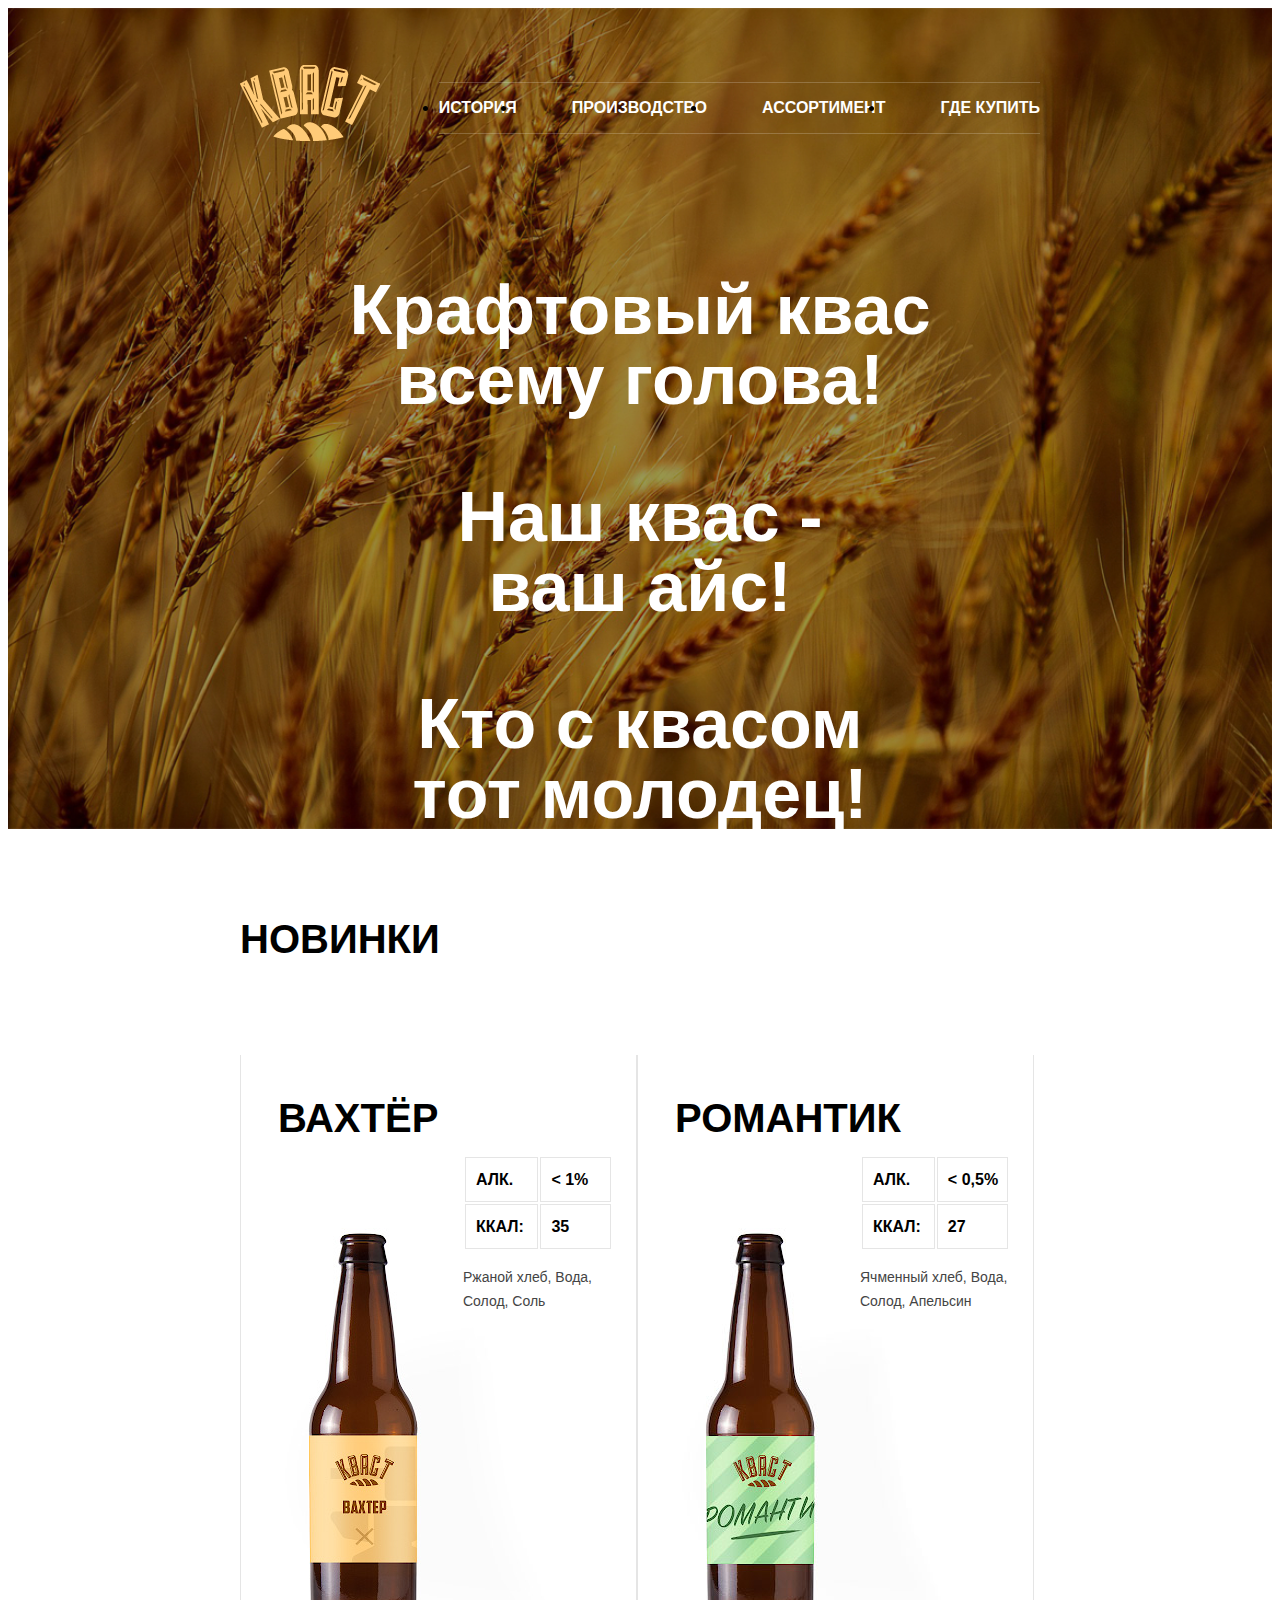
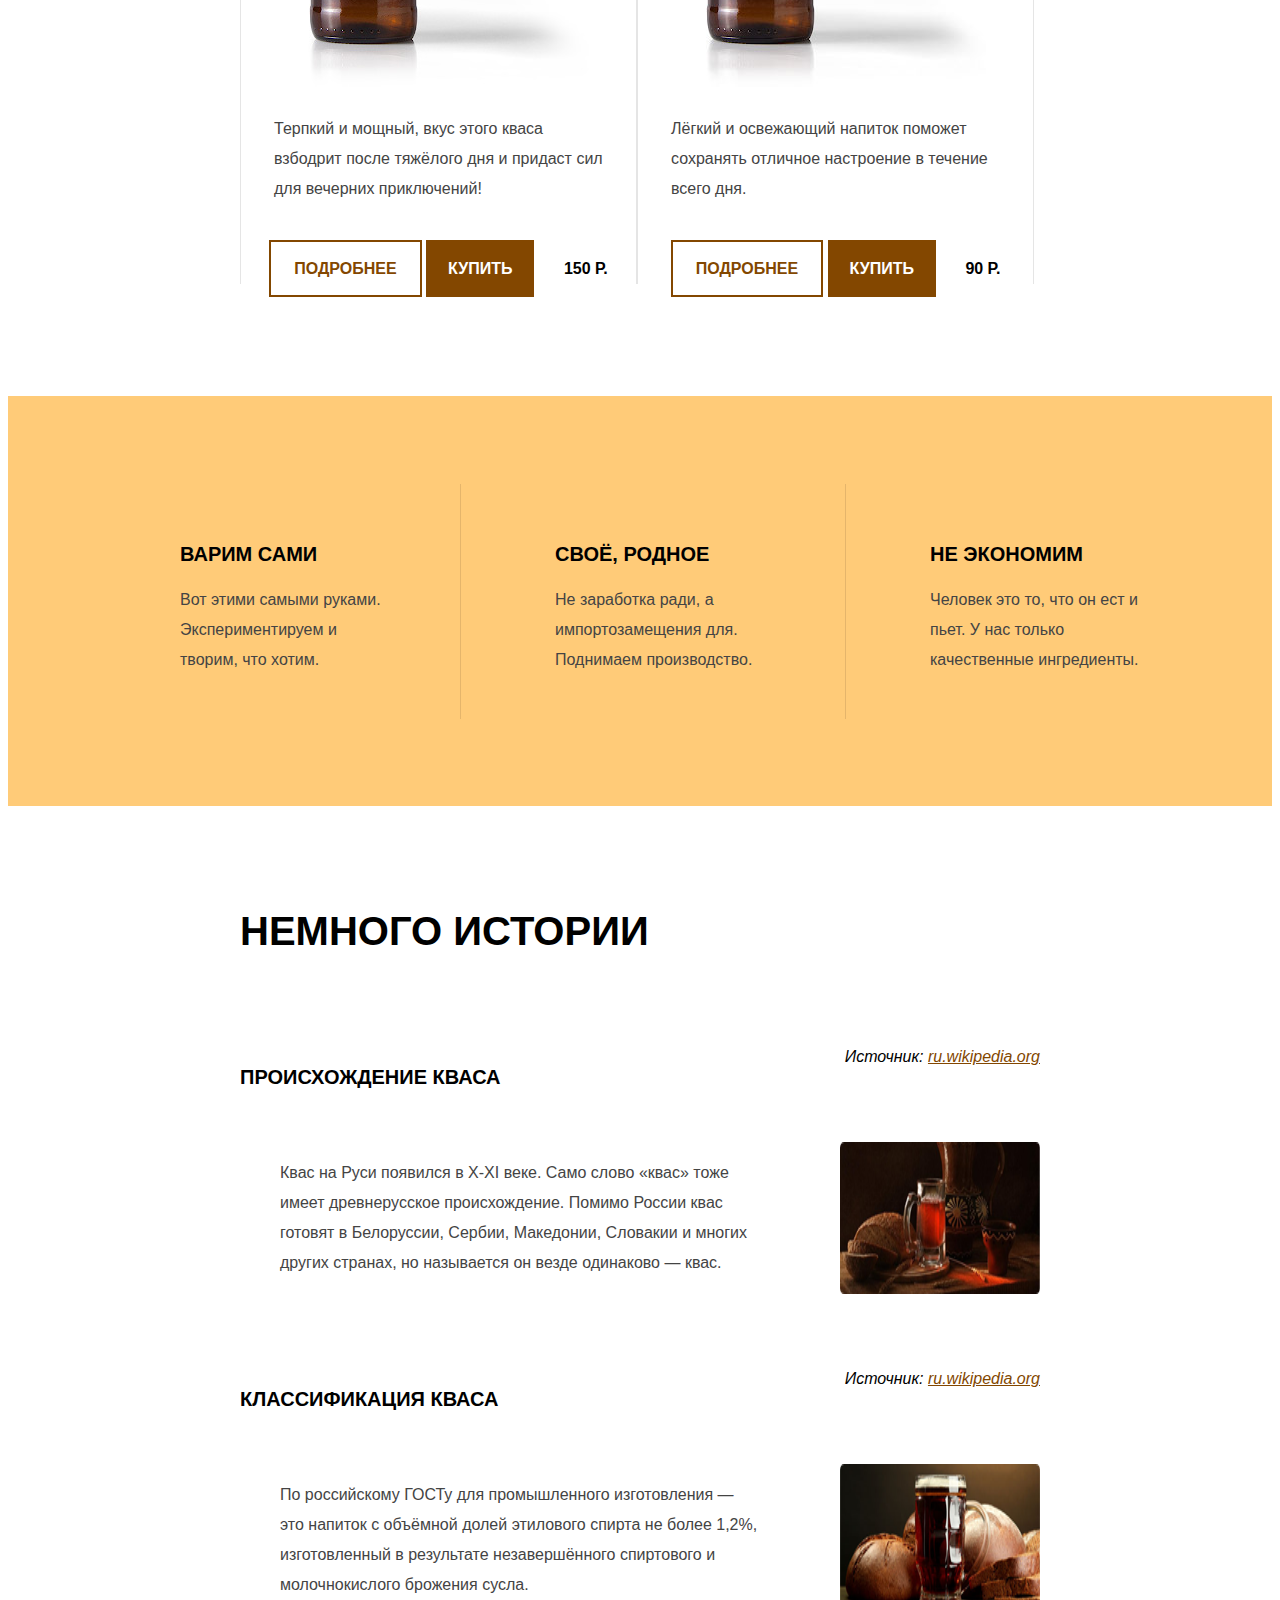
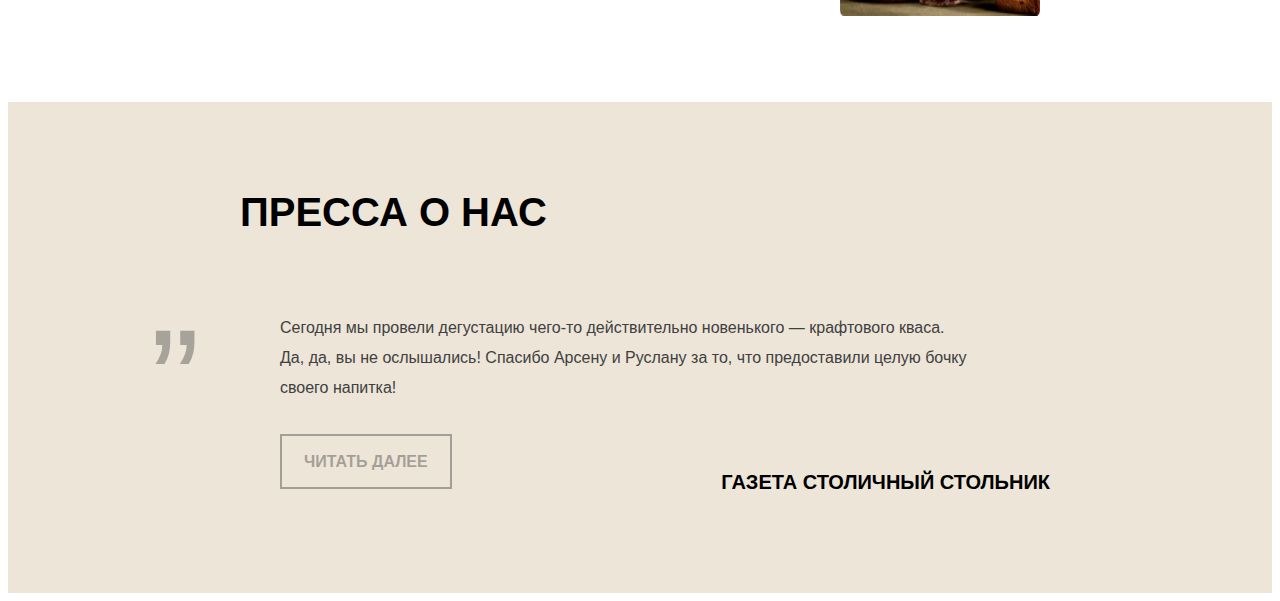
==== commit 89b2b2cd: "add layout section 4" ====
--- a/htmlacademy.ru (site: "Кваст")/index.html
+++ b/htmlacademy.ru (site: "Кваст")/index.html
@@ -110,65 +110,73 @@
     </div>
   </section>
 
+  <section class="features">
+    <div class="container-1">
+      <ul>
+        <li class="features-post">
+          <img src="img/features-1.png" alt="">
+          <h3>Варим сами</h3>
+          <p>Вот этими самыми руками. Экспериментируем и творим, что хотим.</p>
+        </li>
+        <li class="features-post borders">
+          <img src="img/features-2.png" alt="">
+          <h3>Своё, родное</h3>
+          <p>Не заработка ради, а импортозамещения для. Поднимаем производство.</p>
+        </li>
+        <li class="features-post">
+          <img src="img/features-3.png" alt="">
+          <h3>Не экономим</h3>
+          <p>Человек это то, что он ест и пьет. У нас только качественные ингредиенты.</p>
+        </li>
+      </ul>
+    </div>
+  </section>
+
+  <section class="history">
+    <div class="container">
+      <h2>Немного истории</h2>
+      <dl>
+        <dt>
+          <h3>Происхождение кваса</h3>
+          <div><i>Источник:</i> <a href="#" target="_blank">ru.wikipedia.org</a></div>
+        </dt>
+        <dd>
+          <img src="img/wiki-1.png" alt="Происхождение кваса">
+          <p>Квас на Руси появился в X-XI веке. Само слово «квас» тоже имеет древнерусское происхождение. Помимо России
+            квас готовят в Белоруссии, Сербии, Македонии, Словакии и многих других странах, но называется он везде
+            одинаково — квас.
+          </p>
+        </dd>
+        <dt>
+          <h3>Классификация кваса</h3>
+          <div><i>Источник:</i> <a href="#" target="_blank">ru.wikipedia.org</a></div>
+        </dt>
+        <dd class="margin-block">
+          <img src="img/wiki-2.png" alt="Классификация кваса">
+          <p>По российскому ГОСТу для промышленного изготовления — это напиток с объёмной долей этилового спирта не
+            более
+            1,2%, изготовленный в результате незавершённого спиртового и молочнокислого брожения сусла.
+          </p>
+        </dd>
+      </dl>
+    </div>
+  </section>
+
+
+  <section class="otzivi">
+    <div class="container">
+      <h2>Пресса о нас</h2>
+      <blockquote>
+        <p>Сегодня мы провели дегустацию чего-то действительно новенького — крафтового кваса. Да, да, вы не ослышались!
+          Спасибо Арсену и Руслану за то, что предоставили целую бочку своего напитка!
+        </p>
+        <a href="#" class="btn-otzivi">Читать далее</a>
+        <h3>Газета столичный Стольник</h3>
+      </blockquote>
+    </div>
+  </section>
+
   <!--
-  <div class="features">
-    <ul>
-      <li class="features-post">
-        <h2>Варим сами</h2>
-        <p>Вот этими самыми руками. Экспериментируем и творим, что хотим.</p>
-      </li>
-      <li class="features-post">
-        <h2>Своё, родное</h2>
-        <p>Не заработка ради, а импортозамещения для. Поднимаем производство.</p>
-      </li>
-      <li class="features-post">
-        <h2>Не экономим</h2>
-        <p>Человек это то, что он ест и пьет. У нас только качественные ингредиенты.</p>
-      </li>
-    </ul>
-  </div>
-
-
-  <div class="history">
-    <h2>Немного истории</h2>
-    <dl>
-      <dt>
-        <h3>Происхождение кваса</h3>
-        <i>Источник:</i> <a href="#" target="_blank">ru.wikipedia.org</a>
-      </dt>
-      <dd>
-        <img src="img/wiki-1.png" alt="Происхождение кваса">
-        <p>Квас на Руси появился в X-XI веке. Само слово «квас» тоже имеет древнерусское происхождение. Помимо России
-          квас готовят в Белоруссии, Сербии, Македонии, Словакии и многих других странах, но называется он везде
-          одинаково — квас.
-        </p>
-      </dd>
-      <dt>
-        <h3>Классификация кваса</h3>
-        <i>Источник:</i> <a href="#" target="_blank">ru.wikipedia.org</a>
-      </dt>
-      <dd>
-        <img src="img/wiki-2.png" alt="Классификация кваса">
-        <p>По российскому ГОСТу для промышленного изготовления — это напиток с объёмной долей этилового спирта не более
-          1,2%, изготовленный в результате незавершённого спиртового и молочнокислого брожения сусла.
-        </p>
-      </dd>
-    </dl>
-  </div>
-
-
-  <div class="otzivi">
-    <h2>Пресса о нас</h2>
-    <blockquote>
-      <p>Сегодня мы провели дегустацию чего-то действительно новенького — крафтового кваса. Да, да, вы не ослышались!
-        Спасибо Арсену и Руслану за то, что предоставили целую бочку своего напитка!
-      </p>
-      <cite>Газета столичный Стольник</cite>
-      <a href="#" class="btn-otzivi">Читать далее</a>
-    </blockquote>
-  </div>
-
-
   <div class="price">
     <h2>Ассортимент</h2>
     <table class="table-price">
--- a/htmlacademy.ru (site: "Кваст")/css/style.css
+++ b/htmlacademy.ru (site: "Кваст")/css/style.css
@@ -17,6 +17,15 @@
 h2 {
   font-size: 40px;
   line-height: 61px;
+  color: #000000;
+  font-family: "Arial";
+  font-weight: bold;
+  text-transform: uppercase;
+}
+
+h3 {
+  font-size: 20px;
+  line-height: 30px;
   color: #000000;
   font-family: "Arial";
   font-weight: bold;
@@ -213,4 +222,160 @@
 .buttom-group {
   display: block;
   text-align: center;
+}
+
+.container-1 {
+  max-width: 1020px;
+  height: 410px;
+  margin: 0 auto;
+  padding-left: 10px;
+  padding-right: 10px;
+}
+
+.container-1 ul {
+  display: flex;
+  height: 410px;
+  align-items: center;
+  justify-content: space-between;
+}
+
+.features {
+  background-color: #ffcb78;
+  height: 410px;
+}
+
+.features-post {
+  width: 210px;
+  height: 235px;
+  list-style: none;
+}
+
+.container-1 li p {
+  color: #444;
+}
+
+.container-1 li h3 {
+  margin: 25px 0 15px;
+}
+
+.borders {
+  position: relative;
+}
+
+.borders::before {
+  content: "";
+  height: 235px;
+  width: 1px;
+  background-color: #e5b56b;
+  position: absolute;
+  left: -95px;
+}
+
+.borders::after {
+  content: "";
+  height: 235px;
+  width: 1px;
+  background-color: #e5b56b;
+  position: absolute;
+  top: 0;
+  left: 290px;
+}
+
+.history h2 {
+  margin: 95px 0 80px;
+}
+
+.history dt {
+  display: flex;
+  justify-content: space-between;
+  margin-bottom: 30px;
+}
+
+.history dd {
+  display: flex;
+  justify-content: space-between;
+  margin-bottom: 70px;
+  flex-direction: row-reverse;
+}
+
+.history a {
+  font-style: italic;
+  text-decoration: underline;
+  color: #834700;
+}
+
+.history a:hover {
+  color: #6a3900;
+}
+
+.history a:active {
+  color: #cab7a2;
+}
+
+.history p {
+  color: #444444;
+  max-width: 480px;
+}
+
+.history .margin-block {
+  margin-bottom: 86px;
+}
+
+.otzivi {
+  background-color: #ede5d8;
+  padding-top: 80px;
+  padding-bottom: 100px;
+}
+
+.otzivi h2 {
+  margin: 0 0 70px;
+}
+
+.otzivi p {
+  max-width: 690px;
+  color: #404040;
+  margin-bottom: 44px;
+}
+
+.otzivi p::before {
+  content: "\201d";
+  position: absolute;
+  font-size: 150px;
+  left: -80px;
+  top: 185px;
+  opacity: 0.4;
+}
+
+.btn-otzivi {
+  opacity: 0.3;
+  color: #000000;
+  font-size: 16px;
+  font-weight: bold;
+  line-height: 20px;
+  text-transform: uppercase;
+  padding: 17px 22px;
+  border: 2px solid #000000;
+}
+
+.btn-otzivi:hover {
+  background-color: #a5a097;
+  color: #fff;
+  border-color: #a5a097;
+  opacity: 1;
+}
+
+.btn-otzivi:active {
+  background-color: #8f8a81;
+  color: #ffffff;
+  opacity: 0.3;
+}
+
+.otzivi .container {
+  position: relative;
+}
+
+.otzivi h3 {
+  position: absolute;
+  display: inline;
+  right: 0;
 }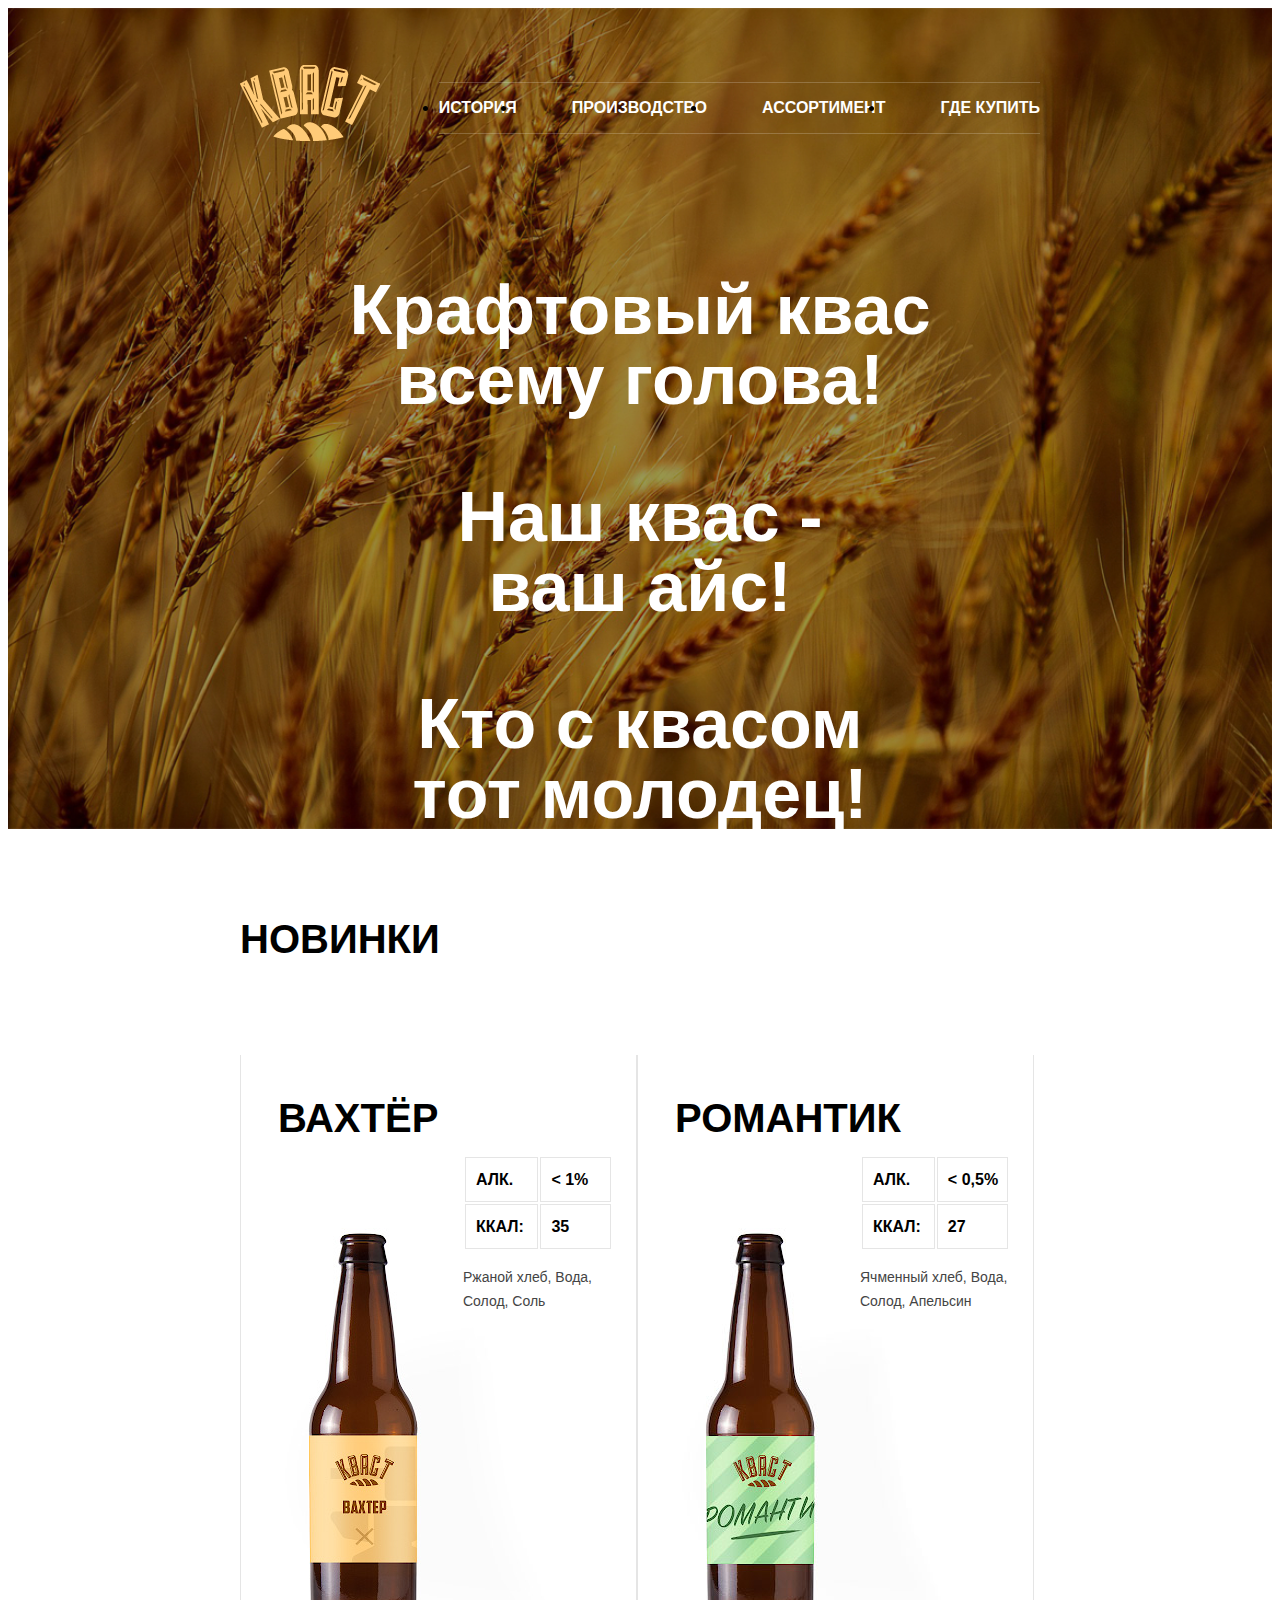
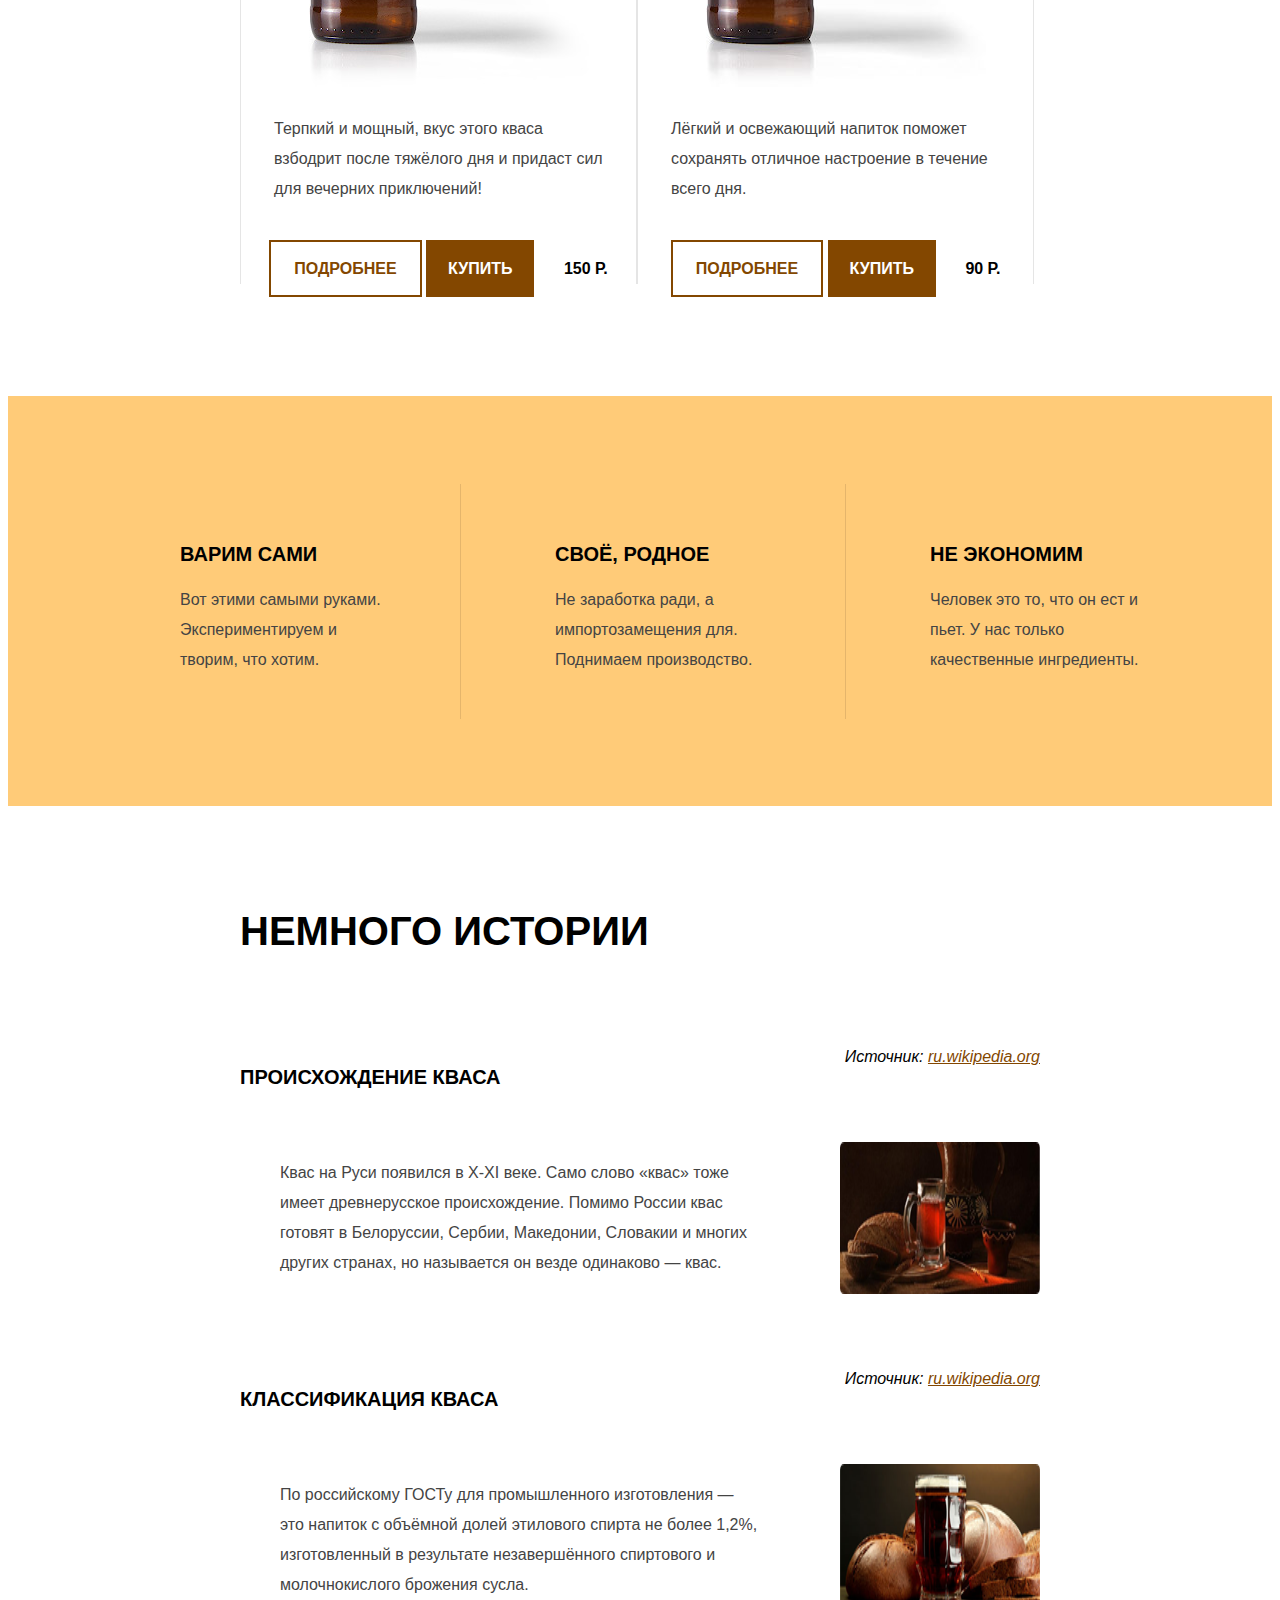
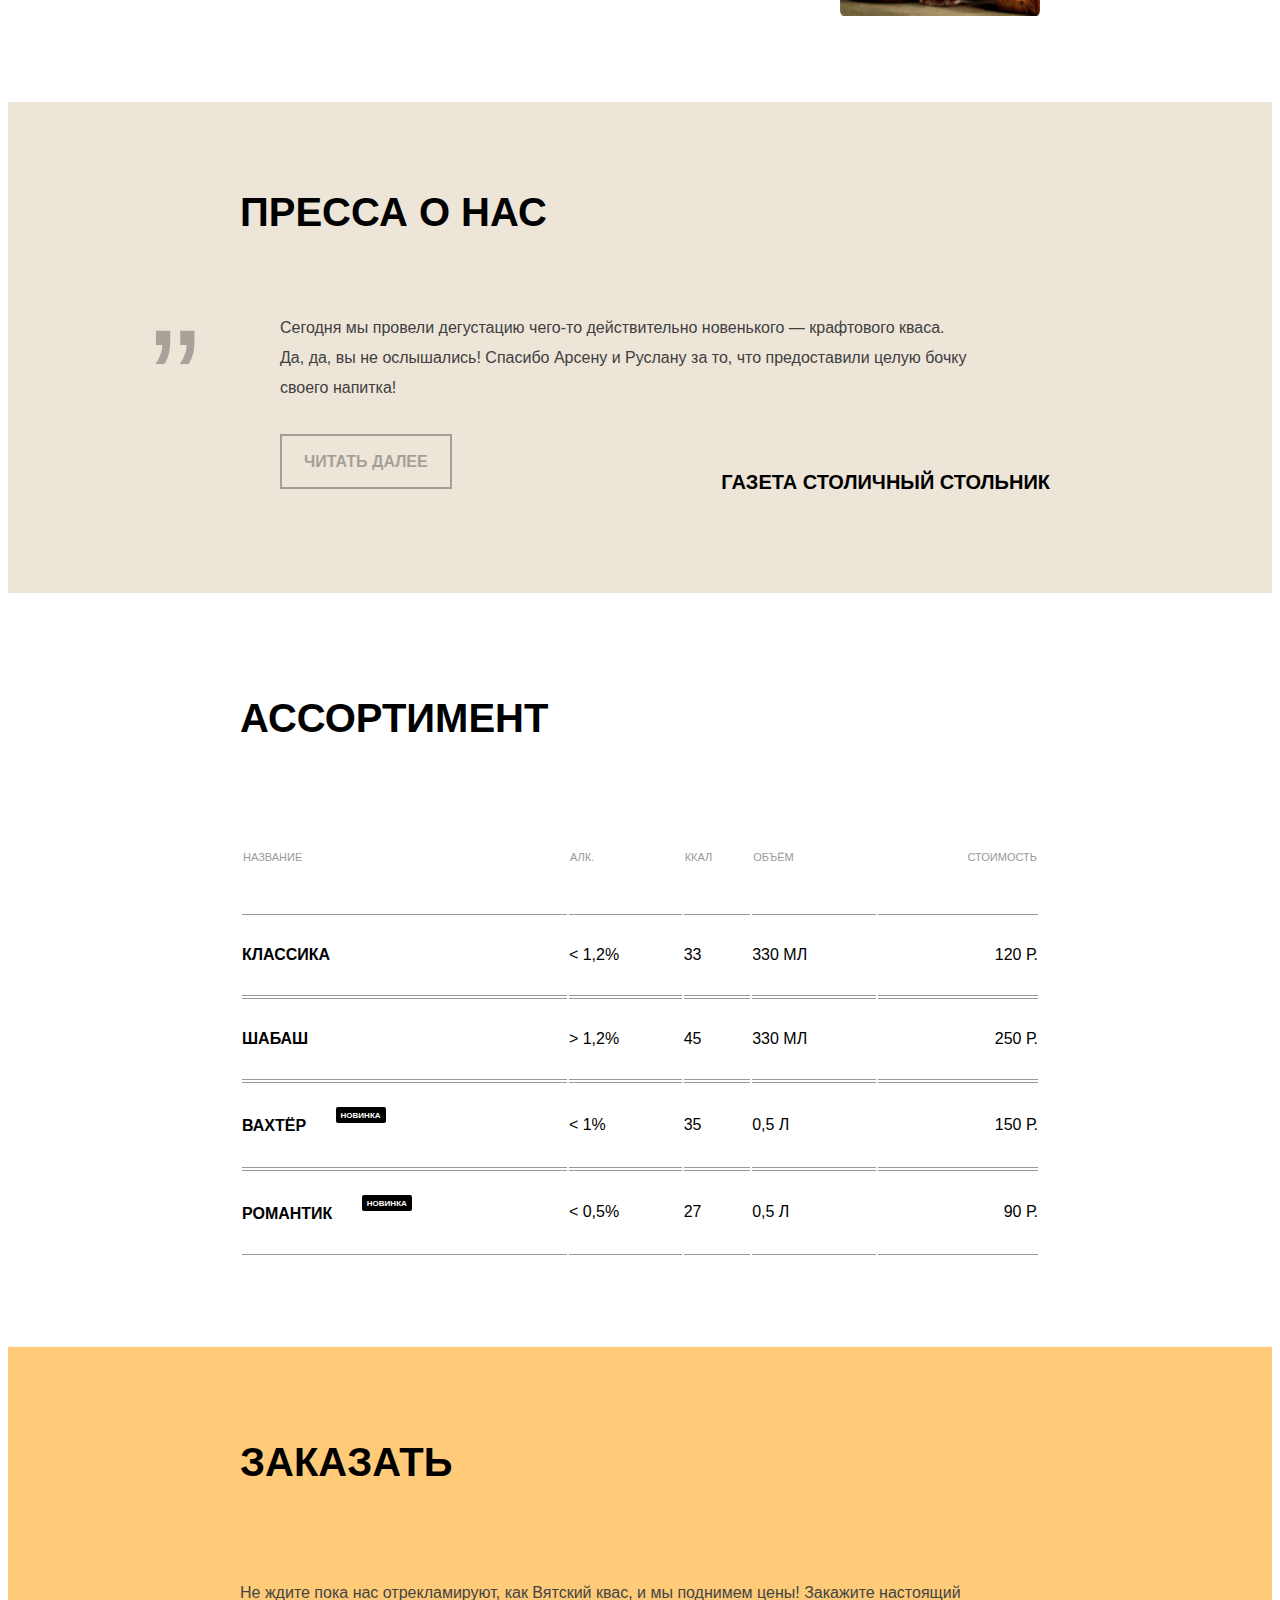
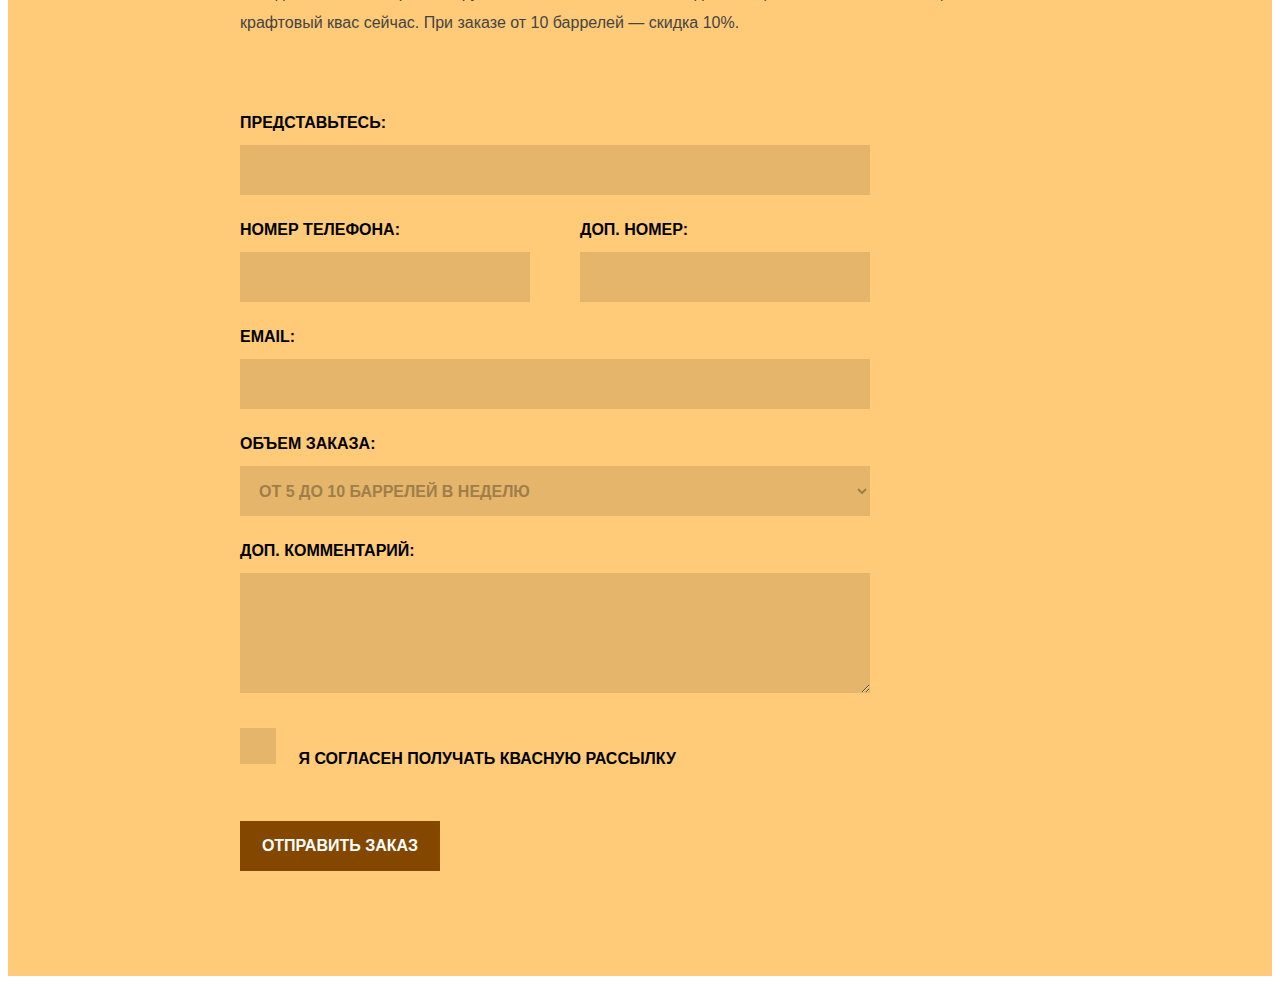
==== commit 1a361149: "add layout section 6" ====
--- a/htmlacademy.ru (site: "Кваст")/index.html
+++ b/htmlacademy.ru (site: "Кваст")/index.html
@@ -162,7 +162,6 @@
     </div>
   </section>
 
-
   <section class="otzivi">
     <div class="container">
       <h2>Пресса о нас</h2>
@@ -176,96 +175,99 @@
     </div>
   </section>
 
+  <section class="price">
+    <div class="container">
+      <h2>Ассортимент</h2>
+      <table class="table-price">
+        <tr>
+          <th>Название</th>
+          <th>Алк.</th>
+          <th>Ккал</th>
+          <th>Объём</th>
+          <th>Стоимость</th>
+        </tr>
+        <tr>
+          <td>Классика</td>
+          <td>&lt; 1,2%</td>
+          <td>33</td>
+          <td>330 мл</td>
+          <td>120 Р.</td>
+        </tr>
+        <tr>
+          <td>Шабаш</td>
+          <td>&gt; 1,2%</td>
+          <td>45</td>
+          <td>330 мл</td>
+          <td>250 Р.</td>
+        </tr>
+        <tr>
+          <td>Вахтёр <sup>Новинка</sup></td>
+          <td>&lt; 1%</td>
+          <td>35</td>
+          <td>0,5 л</td>
+          <td>150 Р.</td>
+        </tr>
+        <tr>
+          <td>Романтик <sup>Новинка</sup></td>
+          <td>&lt; 0,5%</td>
+          <td>27</td>
+          <td>0,5 л</td>
+          <td>90 Р.</td>
+        </tr>
+      </table>
+    </div>
+  </section>
+
+  <section class="form-feedback">
+    <div class="container">
+      <h2>Заказать</h2>
+      <p>Не ждите пока нас отрекламируют, как Вятский квас, и мы поднимем цены! Закажите настоящий крафтовый квас
+        сейчас.
+        При заказе от 10 баррелей — скидка 10%.
+      </p>
+      <form class="form-form" method="POST">
+        <div class="form-form-group">
+          <label for="name">Представьтесь:</label>
+          <input type="text" name="name" id="name">
+        </div>
+        <div class="phone-wrapper">
+          <div class="form-form-group">
+            <label for="phone">Номер телефона:</label>
+            <input type="text" name="phone" id="phone">
+          </div>
+          <div class="form-form-group phone-2">
+            <label for="phone-2">Доп. номер:</label>
+            <input type="text" name="phone-2" id="phone-2">
+          </div>
+        </div>
+        <div class="form-form-group">
+          <label for="email">Email:</label>
+          <input type="text" name="email" id="email">
+        </div>
+        <div class="form-form-group">
+          <label for="value-item">Объем заказа:</label>
+          <select name="value-item" id="value-item">
+            <option value="1">От 5 до 10 баррелей в неделю</option>
+            <option value="2">От 10 до 15 баррелей в неделю</option>
+            <option value="3">От 15 до 30 баррелей в неделю</option>
+          </select>
+        </div>
+        <div class="form-form-group">
+          <label for="message">Доп. комментарий:</label>
+          <textarea name="message" id="message" cols="100" rows="10"></textarea>
+        </div>
+        <div class="checkbox">
+          <input type="checkbox" name="subscribe" id="sub-check">
+          <label for="sub-check">
+            я согласен получать квасную рассылку
+          </label>
+        </div>
+        <button type="submit" value="получен заказ">Отправить заказ</button>
+      </form>
+    </div>
+  </section>
+
   <!--
-  <div class="price">
-    <h2>Ассортимент</h2>
-    <table class="table-price">
-      <tr>
-        <th>Название</th>
-        <th>Алк.</th>
-        <th>Ккал</th>
-        <th>Объём</th>
-        <th>Стоимость</th>
-      </tr>
-      <tr>
-        <td>Классика</td>
-        <td>&lt; 1,2%</td>
-        <td>33</td>
-        <td>330 мл</td>
-        <td>120 Р.</td>
-      </tr>
-      <tr>
-        <td>Шабаш</td>
-        <td>&gt; 1,2%</td>
-        <td>45</td>
-        <td>330 мл</td>
-        <td>250 Р.</td>
-      </tr>
-      <tr>
-        <td>Вахтёр <sup>Новинка</sup></td>
-        <td>&lt; 1%</td>
-        <td>35</td>
-        <td>0,5 л</td>
-        <td>150 Р.</td>
-      </tr>
-      <tr>
-        <td>Романтик <sup>Новинка</sup></td>
-        <td>&lt; 0,5%</td>
-        <td>27</td>
-        <td>0,5 л</td>
-        <td>90 Р.</td>
-      </tr>
-    </table>
-  </div>
-
-
-  <div class="form-feedback">
-    <h2>Заказать</h2>
-    <p>Не ждите пока нас отрекламируют, как Вятский квас, и мы поднимем цены! Закажите настоящий крафтовый квас сейчас.
-      При заказе от 10 баррелей — скидка 10%.
-    </p>
-    <form class="form-form" method="POST">
-      <div class="form-form-group">
-        <label for="name">Представьтесь:</label>
-        <input type="text" name="name" id="name">
-      </div>
-      <div class="form-form-group">
-        <label for="phone">Номер телефона:</label>
-        <input type="text" name="phone" id="phone">
-      </div>
-      <div class="form-form-group">
-        <label for="phone-2">Доп. номер:</label>
-        <input type="text" name="phone-2" id="phone-2">
-      </div>
-      <div class="form-form-group">
-        <label for="email">Email:</label>
-        <input type="text" name="email" id="email">
-      </div>
-      <div class="form-form-group">
-        <label for="value-item">Объем заказа:</label>
-        <select name="value-item" id="value-item">
-          <option value="1">От 5 до 10 баррелей в неделю</option>
-          <option value="2">От 10 до 15 баррелей в неделю</option>
-          <option value="3">От 15 до 30 баррелей в неделю</option>
-        </select>
-      </div>
-      <div class="form-form-group">
-        <label for="message">Доп. комментарий:</label>
-        <textarea name="message" id="message" cols="100" rows="10"></textarea>
-      </div>
-      <div class="checkbox">
-        <label>
-          <input type="checkbox" name="subscribe">
-          Я согласен получать квасную рассылку
-        </label>
-      </div>
-      <div class="btn-form">
-        <input type="submit" value="Отправить заказ">
-      </div>
-    </form>
-  </div>
-
-
   <div class="footer">
     <div class="logo-footer">
       <img src="img/logo.png" width="140" height="76" alt="Кваст">
--- a/htmlacademy.ru (site: "Кваст")/css/style.css
+++ b/htmlacademy.ru (site: "Кваст")/css/style.css
@@ -378,4 +378,202 @@
   position: absolute;
   display: inline;
   right: 0;
+}
+
+.price h2 {
+  margin: 95px 0 90px;
+}
+
+.table-price {
+  width: 100%;
+  margin-bottom: 90px;
+  text-transform: uppercase;
+}
+
+.table-price td {
+  border-bottom: 1px solid #999999;
+  border-top: 1px solid #999999;
+  padding: 25px 0;
+}
+
+.table-price th {
+  font-size: 11px;
+  line-height: 30px;
+  font-weight: normal;
+  color: #999999;
+  padding-bottom: 40px;
+  text-align: left;
+}
+
+.table-price tr td:nth-child(1) {
+  font-size: 16px;
+  line-height: 30px;
+  color: #000000;
+  font-weight: bold;
+  text-transform: uppercase;
+}
+
+.table-price sup {
+  font-size: 8px;
+  line-height: 30px;
+  color: #ffffff;
+  font-weight: bold;
+  padding: 4px 5px 3px 5px;
+  border-radius: 2px;
+  background-color: #000;
+  position: relative;
+  right: -25px;
+  top: -7px;
+}
+
+.table-price tr td:nth-child(5),
+.table-price tr th:nth-child(5) {
+  text-align: right;
+}
+
+.form-feedback {
+  background-color: #ffcb78;
+  padding-bottom: 105px;
+}
+
+.form-feedback h2 {
+  margin: 0 0 85px;
+  padding-top: 85px;
+}
+
+.form-feedback p {
+  font-size: 16px;
+  line-height: 30px;
+  color: #444444;
+  margin-bottom: 75px;
+}
+
+form label {
+  display: block;
+  font-size: 16px;
+  line-height: 20px;
+  color: #000000;
+  font-weight: bold;
+  text-transform: uppercase;
+  margin-bottom: 12px;
+}
+
+.form-form-group input,
+#value-item {
+  width: 630px;
+  height: 50px;
+  background-color: #e5b56c;
+  border: none;
+  font-size: 16px;
+  line-height: 20px;
+  color: #9f7e4a;
+  font-weight: bold;
+  text-transform: uppercase;
+  margin-bottom: 25px;
+  padding-left: 15px;
+}
+
+.form-form-group textarea {
+  width: 630px;
+  height: 120px;
+  background-color: #e5b56c;
+  border: none;
+  font-size: 16px;
+  line-height: 20px;
+  color: #9f7e4a;
+  font-weight: bold;
+  text-transform: uppercase;
+  margin-bottom: 25px;
+  padding-left: 15px;
+}
+
+.form-form-group input:hover,
+.form-form-group textarea:hover,
+#value-item:hover {
+  background-color: #d9ac66;
+}
+
+.form-form-group input:focus,
+.form-form-group textarea:focus,
+#value-item:focus {
+  background-color: #fff;
+  font-size: 16px;
+  line-height: 20px;
+  color: #000000;
+  font-weight: bold;
+  text-transform: uppercase;
+}
+
+#phone,
+#phone-2 {
+  width: 290px;
+}
+
+.phone-wrapper {
+  display: flex;
+}
+
+.phone-2 {
+  margin-left: 50px;
+}
+
+.checkbox input[type="checkbox"] {
+  display: none;
+}
+
+.checkbox label::before {
+  content: " ";
+  width: 36px;
+  height: 36px;
+  background-color: #e5b56c;
+  display: inline-block;
+  margin-right: 18px;
+  cursor: pointer;
+  position: relative;
+}
+
+.checkbox {
+  position: relative;
+  width: 630px;
+}
+
+.checkbox label {
+  cursor: pointer;
+}
+
+.checkbox label::after {
+  display: none;
+  width: 36px;
+  height: 36px;
+  content: "✔";
+  font-size: 30px;
+  position: absolute;
+  top: 10px;
+  left: 5px;
+}
+
+.checkbox input:checked+label::after {
+  display: block;
+}
+
+.form-form button {
+  width: 200px;
+  height: 50px;
+  background-color: #834700;
+  border: none;
+  margin-top: 40px;
+  font-size: 16px;
+  line-height: 20px;
+  color: #ffffff;
+  font-weight: bold;
+  text-transform: uppercase;
+  cursor: pointer;
+}
+
+.form-form button:hover {
+  background-color: #6a3900;
+}
+
+.form-form button:active {
+  opacity: 0.3;
 }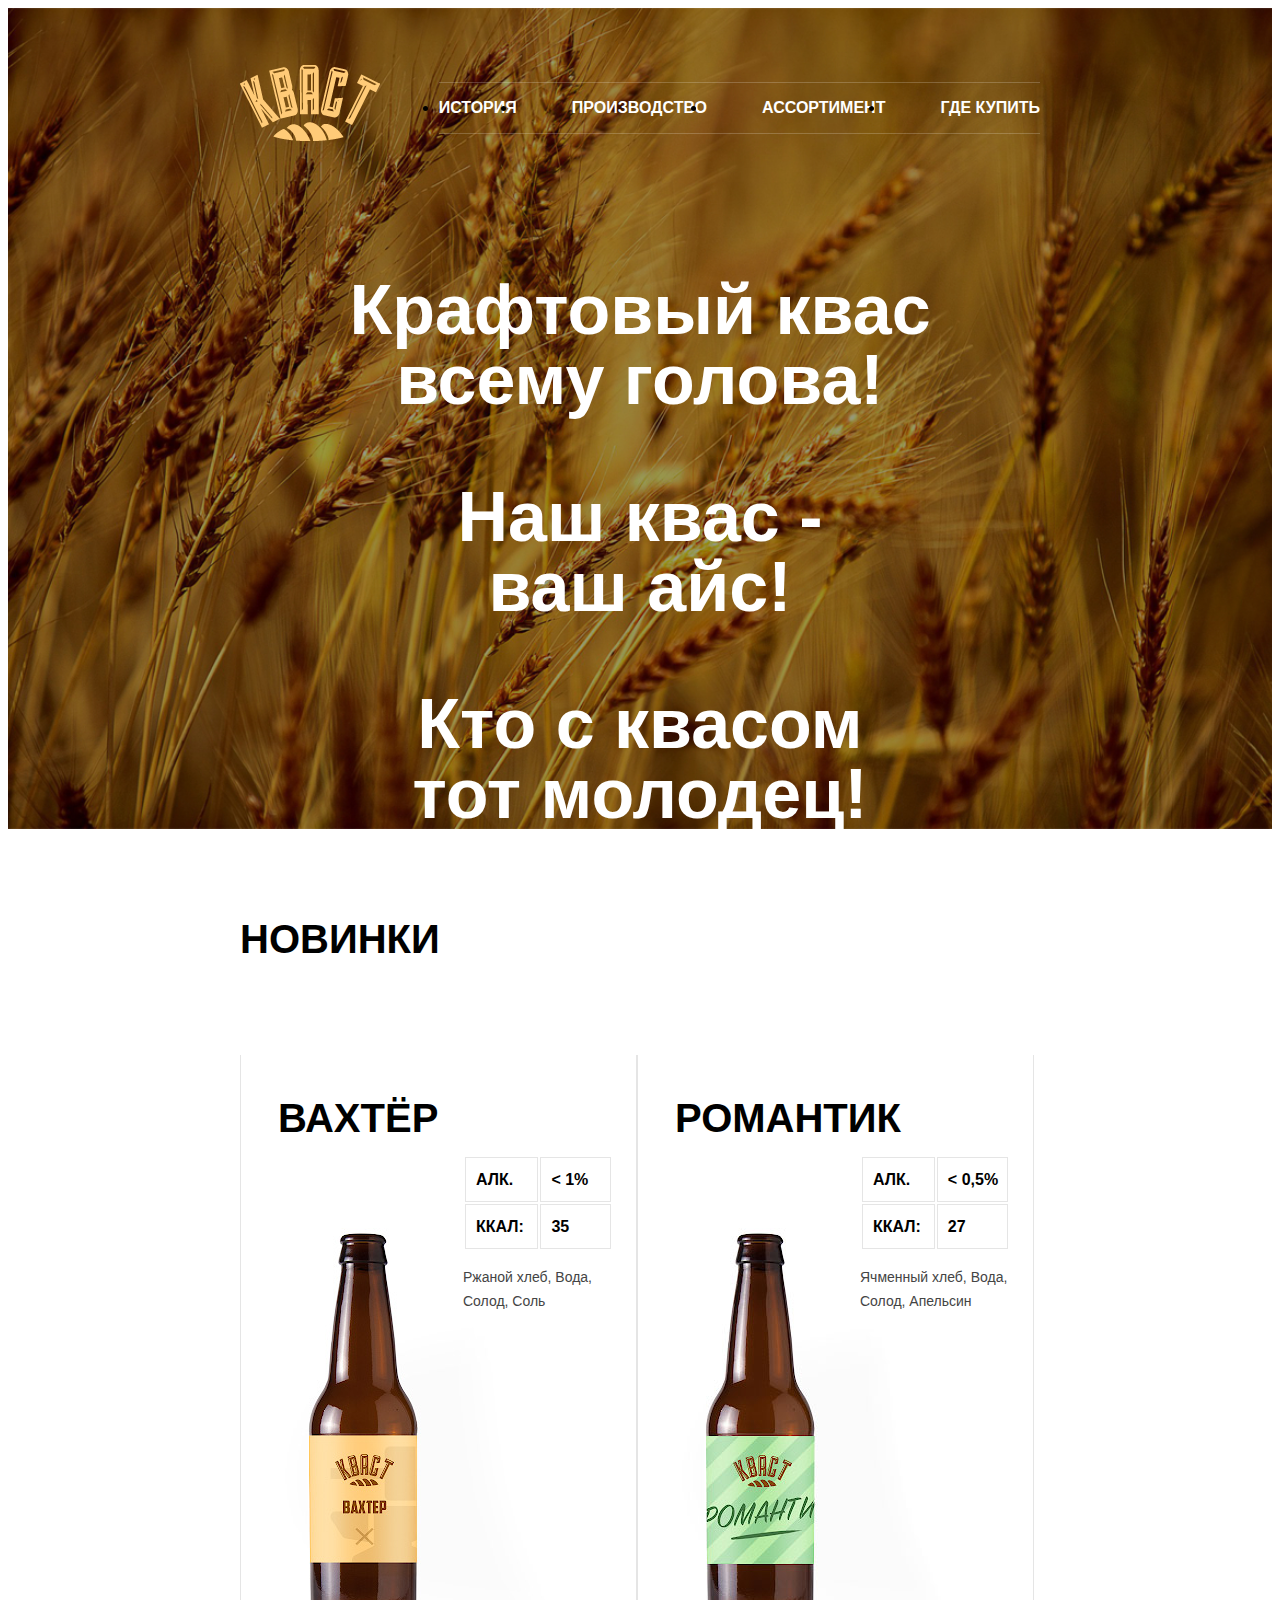
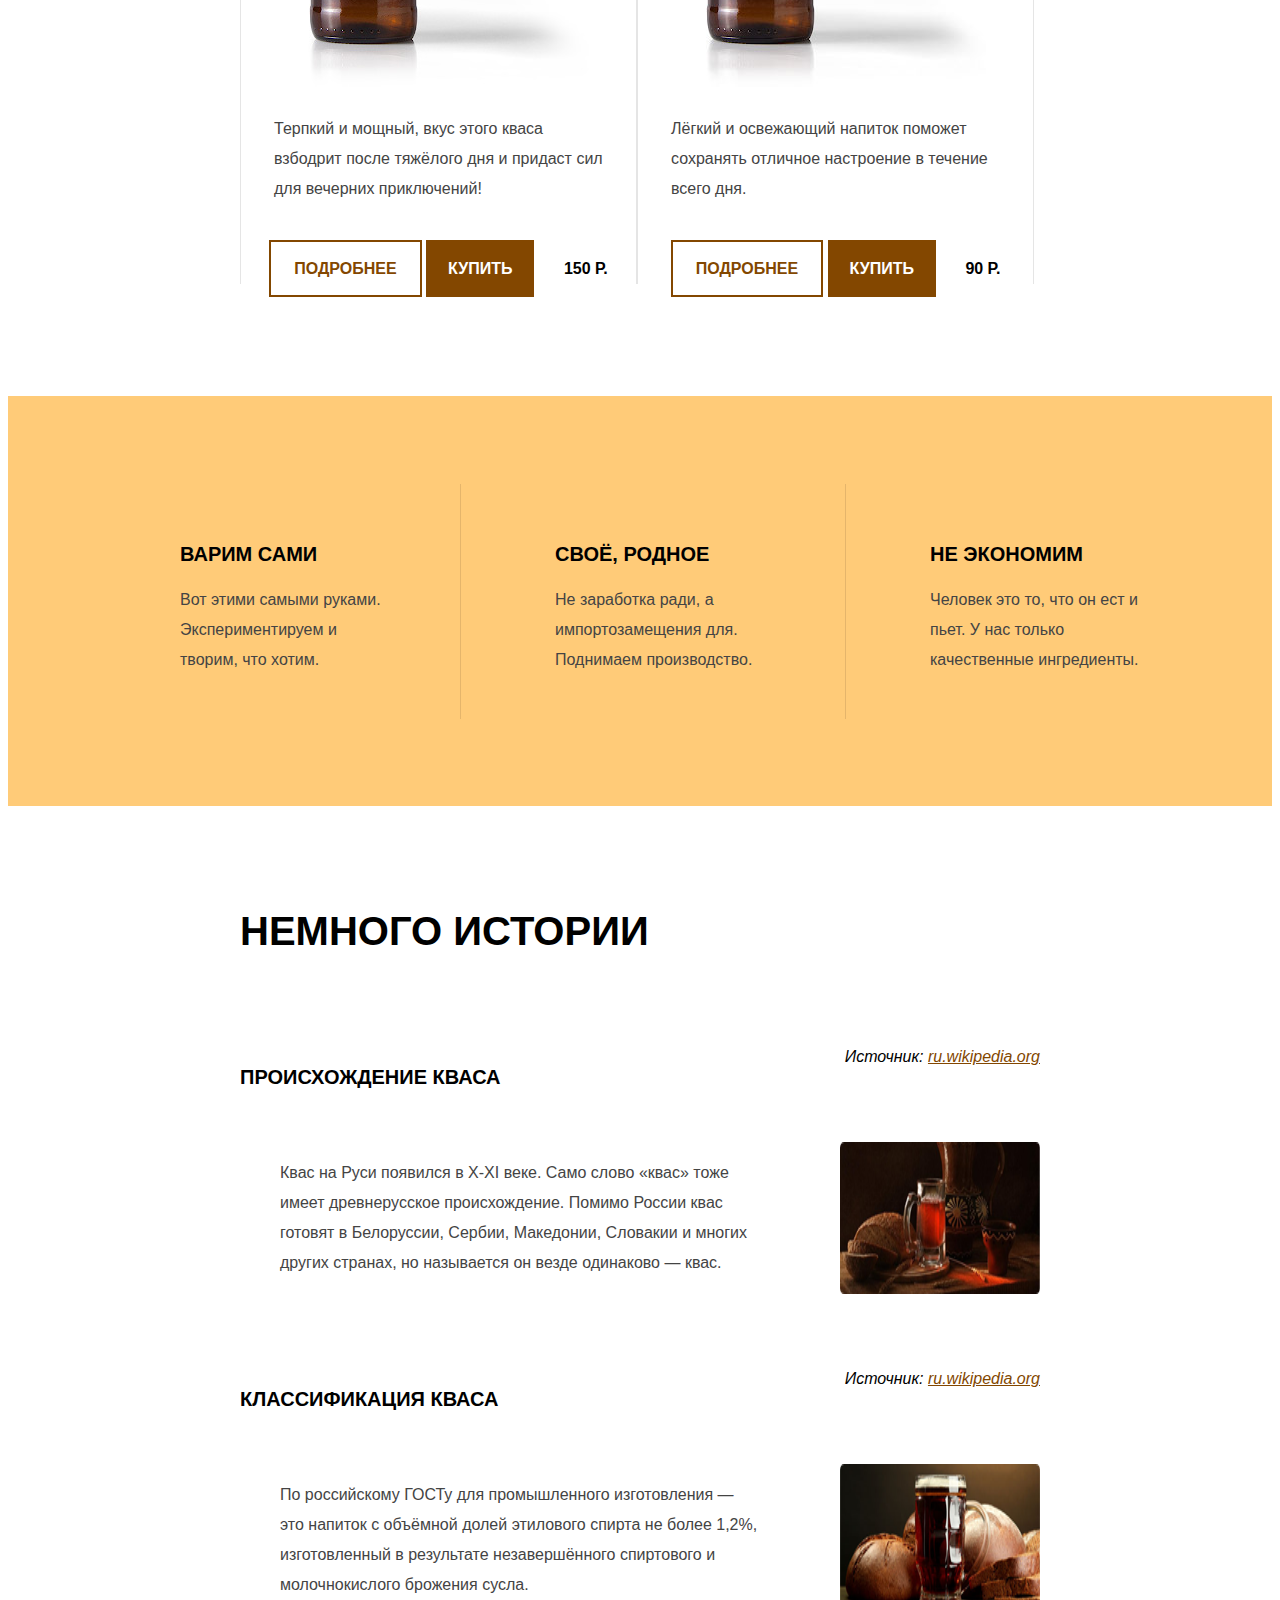
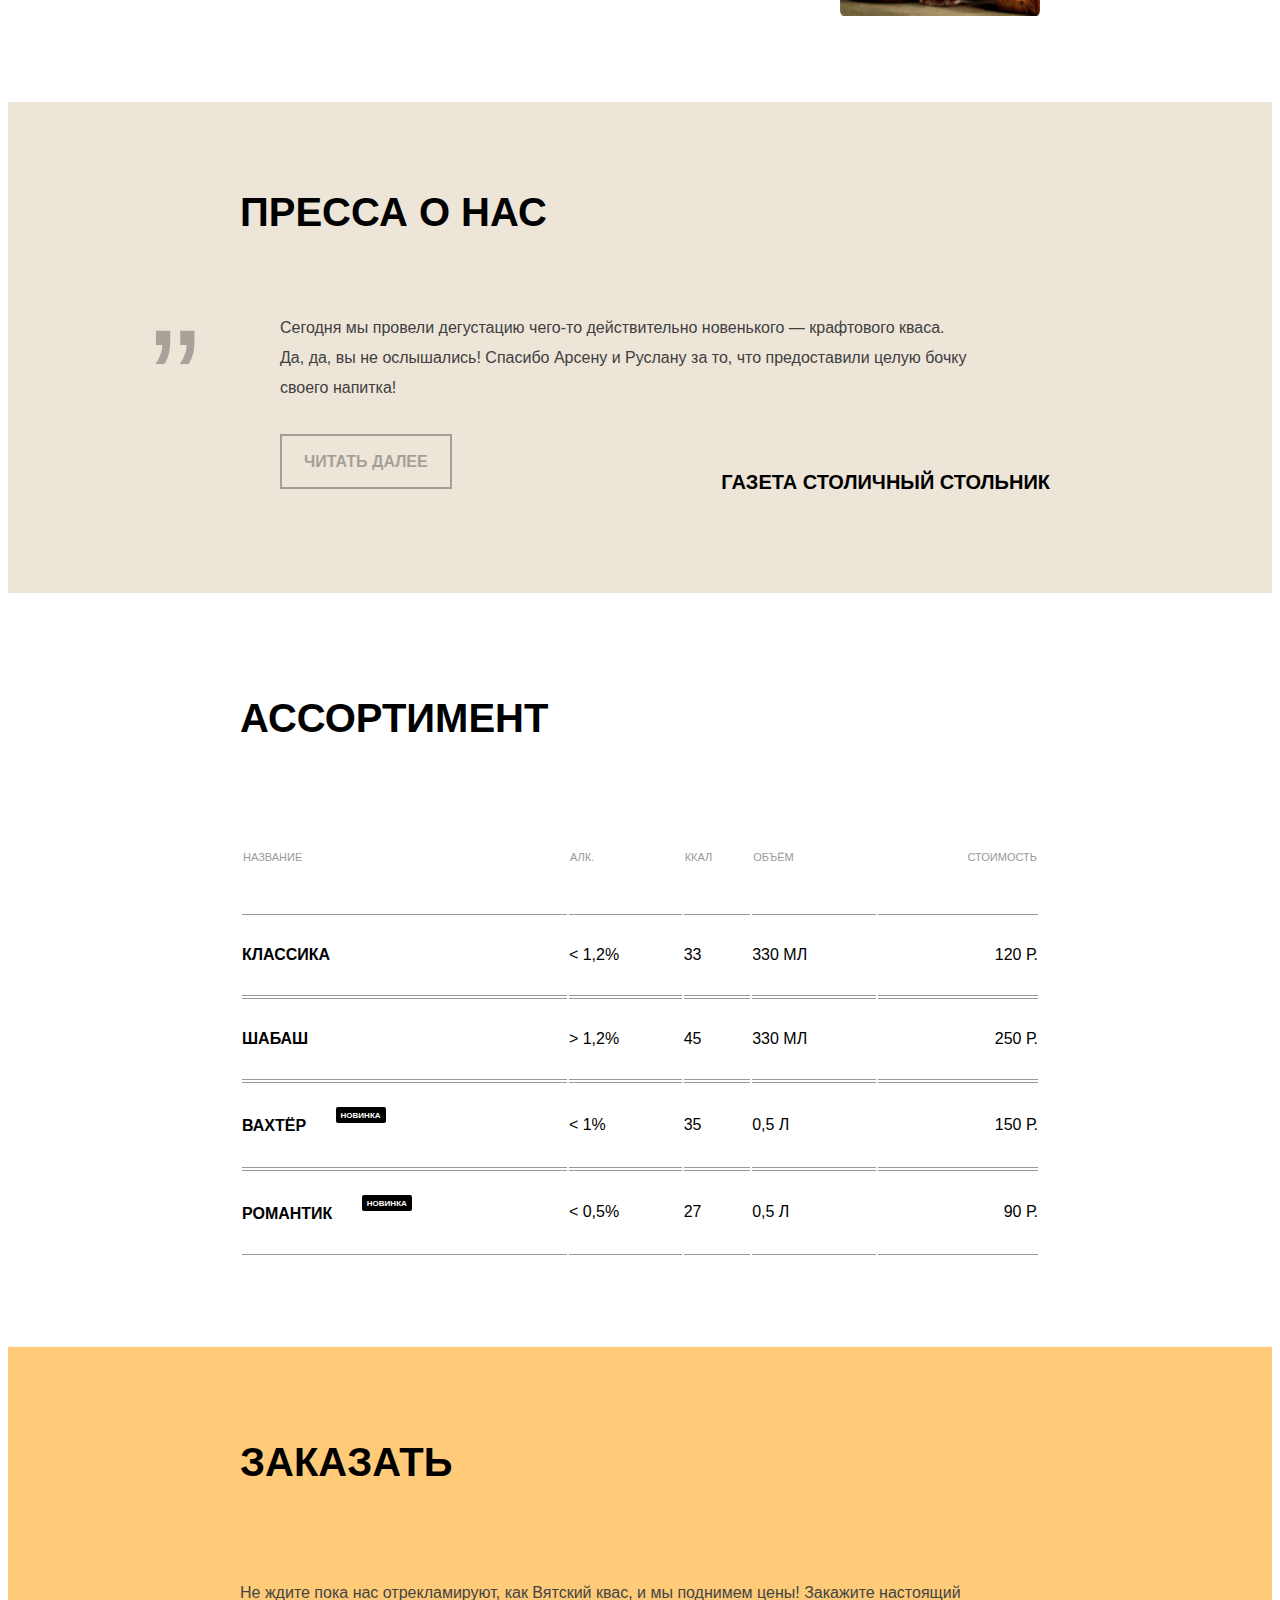
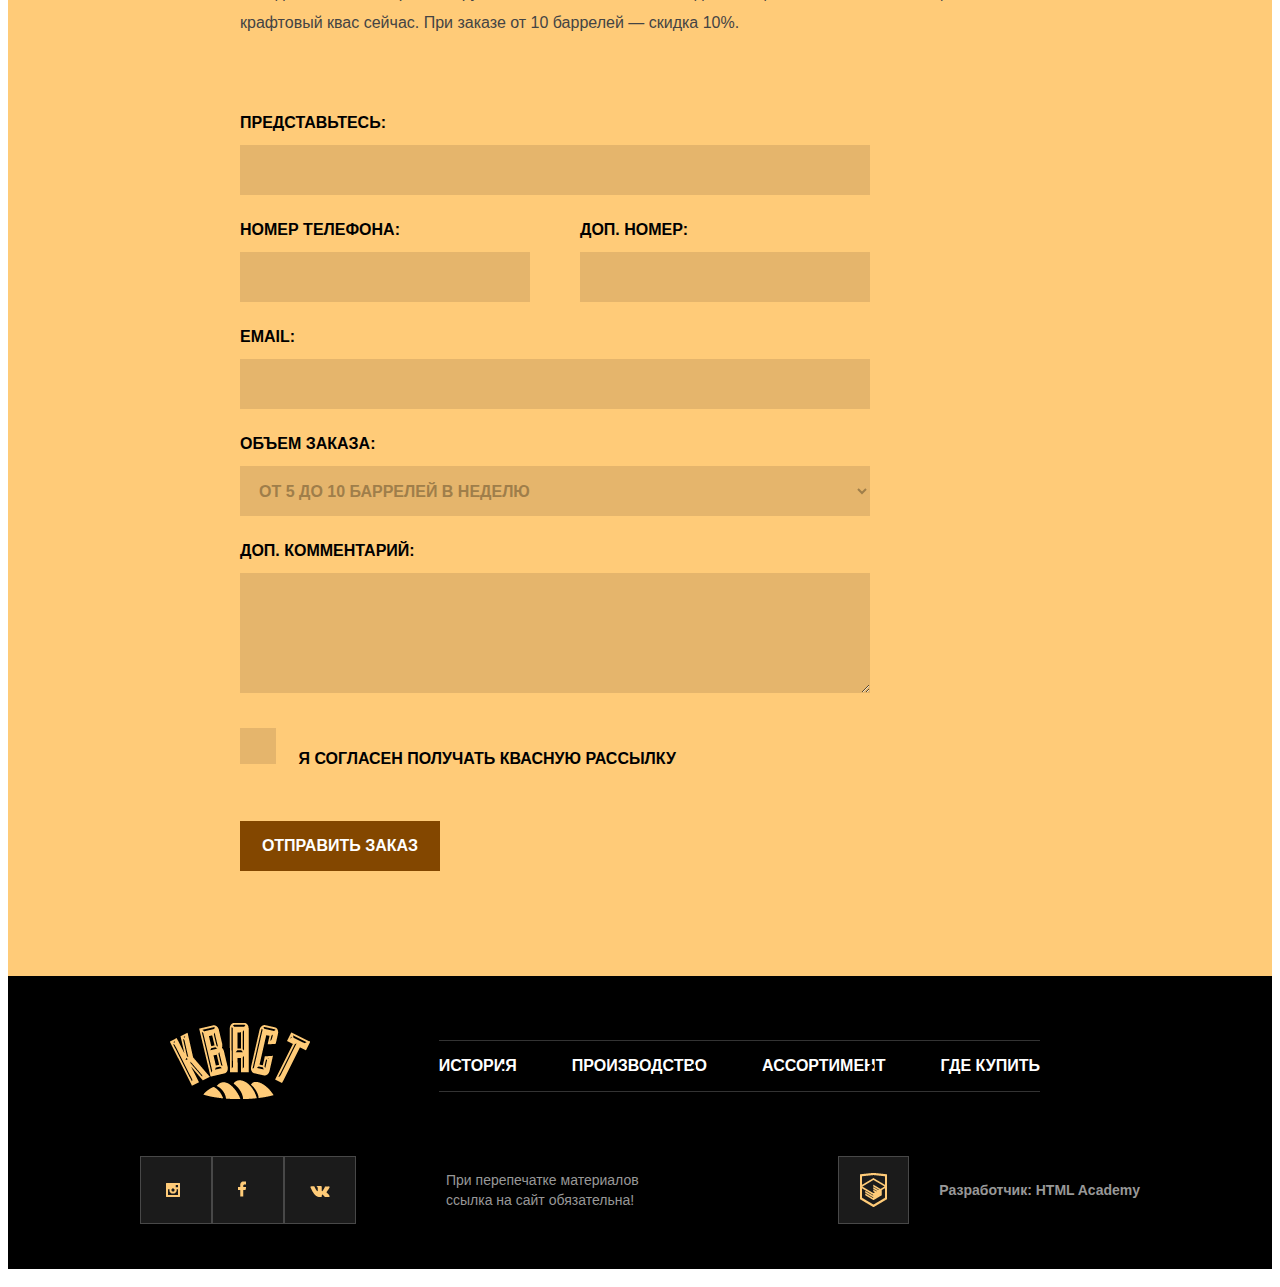
==== commit c226b703: "make laout footer 'kvast'" ====
--- a/htmlacademy.ru (site: "Кваст")/index.html
+++ b/htmlacademy.ru (site: "Кваст")/index.html
@@ -267,31 +267,38 @@
     </div>
   </section>
 
-  <!--
-  <div class="footer">
-    <div class="logo-footer">
-      <img src="img/logo.png" width="140" height="76" alt="Кваст">
-    </div>
-    <div class="main-menu-footer">
-      <ul>
-        <li><a href="#">История</a></li>
-        <li><a href="#">Производство</a></li>
-        <li><a href="#">Ассортимент</a></li>
-        <li><a href="#">Где купить</a></li>
-      </ul>
-    </div>
-    <div>
-      <a class="footer-social" href="#">Инстаграм</a>
-      <a class="footer-social" href="#">Фейсбук</a>
-      <a class="footer-social" href="#">Вконтакте</a>
-      <p>При перепечатке материалов ссылка на сайт обязательна!</p>
-    </div>
-    <div>
-      <img src="img/htmlacademy.png" alt="Корона">
-      <b>Разработчик:</b> <a href="#">HTML Academy</a>
-    </div>
-  </div>
-  -->
+  <footer class="footer">
+    <div class="container-1">
+      <div class="container">
+        <div class="footer-top">
+          <div class="logo-footer">
+            <img src="img/logo.png" width="140" height="76" alt="Кваст">
+          </div>
+          <nav class="main-menu">
+            <ul class="main-menu__list">
+              <li><a href="#">История</a></li>
+              <li><a href="#">Производство</a></li>
+              <li><a href="#">Ассортимент</a></li>
+              <li><a href="#">Где купить</a></li>
+            </ul>
+          </nav>
+        </div>
+      </div>
+      <div class="footer-wrapper">
+        <div class="footer-social">
+          <a class="footer-social__icon" href="#"><img src="img/insta-icon.svg" alt="Инстаграмм"></a>
+          <a class="footer-social__icon" href="#"><img src="img/fb-icon.svg" alt="Фейсбук"></a>
+          <a class="footer-social__icon" href="#"><img src="img/vk-icon.svg" alt="Вконтакт"></a>
+          <p class="pp-text">При перепечатке материалов ссылка на сайт обязательна!</p>
+        </div>
+        <div class="footer-scool">
+          <img src="img/htmlacademy.png" alt="Корона">
+          <p><b>Разработчик:</b> <a href="#">HTML Academy</a></p>
+        </div>
+      </div>
+    </div>
+  </footer>
+
   <script src="https://ajax.googleapis.com/ajax/libs/jquery/3.4.1/jquery.min.js"></script>
   <script src="js/slick.min.js"></script>
   <script src="js/main.js"></script>
--- a/htmlacademy.ru (site: "Кваст")/css/style.css
+++ b/htmlacademy.ru (site: "Кваст")/css/style.css
@@ -576,4 +576,97 @@
 
 .form-form button:active {
   opacity: 0.3;
+}
+
+footer {
+  background-color: #000;
+}
+
+.footer-top {
+  display: flex;
+  justify-content: space-between;
+  height: 180px;
+  align-items: center;
+}
+
+.logo-footer {
+  position: relative;
+  left: -70px;
+}
+
+.footer-social p {
+  font-size: 14px;
+  line-height: 20px;
+  color: #989898;
+  margin-left: 90px;
+}
+
+.footer-social {
+  display: flex;
+  vertical-align: middle;
+  width: 500px;
+  align-items: center;
+}
+
+.footer-social img {
+  position: relative;
+  top: 20px;
+  left: 25px;
+}
+
+.footer-social a {
+  background-color: #1b1b1b;
+  border: 1px solid rgba(255, 255, 255, 0.2);
+  min-width: 72px;
+  min-height: 68px;
+}
+
+.footer-scool {
+  display: flex;
+  align-items: center;
+}
+
+.footer-scool p {
+  font-size: 14px;
+  line-height: 20px;
+  color: #989898;
+  font-weight: bold;
+  display: inline-block;
+  margin-left: 30px;
+}
+
+.footer-scool img {
+  padding: 16px 21px;
+  background-color: #1b1b1b;
+  border: 1px solid rgba(255, 255, 255, 0.2);
+}
+
+.footer-wrapper {
+  display: flex;
+  justify-content: space-between;
+}
+
+.footer .container-1 {
+  height: auto;
+  padding-bottom: 45px;
+}
+
+.footer-social a:hover {
+  border: 1px solid #ffcb78;
+  opacity: 0.8;
+}
+
+.footer-social a:active {
+  border: 1px solid #ffcb78;
+  opacity: 0.3;
+}
+
+.footer-scool img:hover {
+  border: 1px solid #ffcb78;
+  opacity: 0.8;
+}
+
+.footer-scool img:active {
+  border: 1px solid #ffcb78;
+  opacity: 0.3;
 }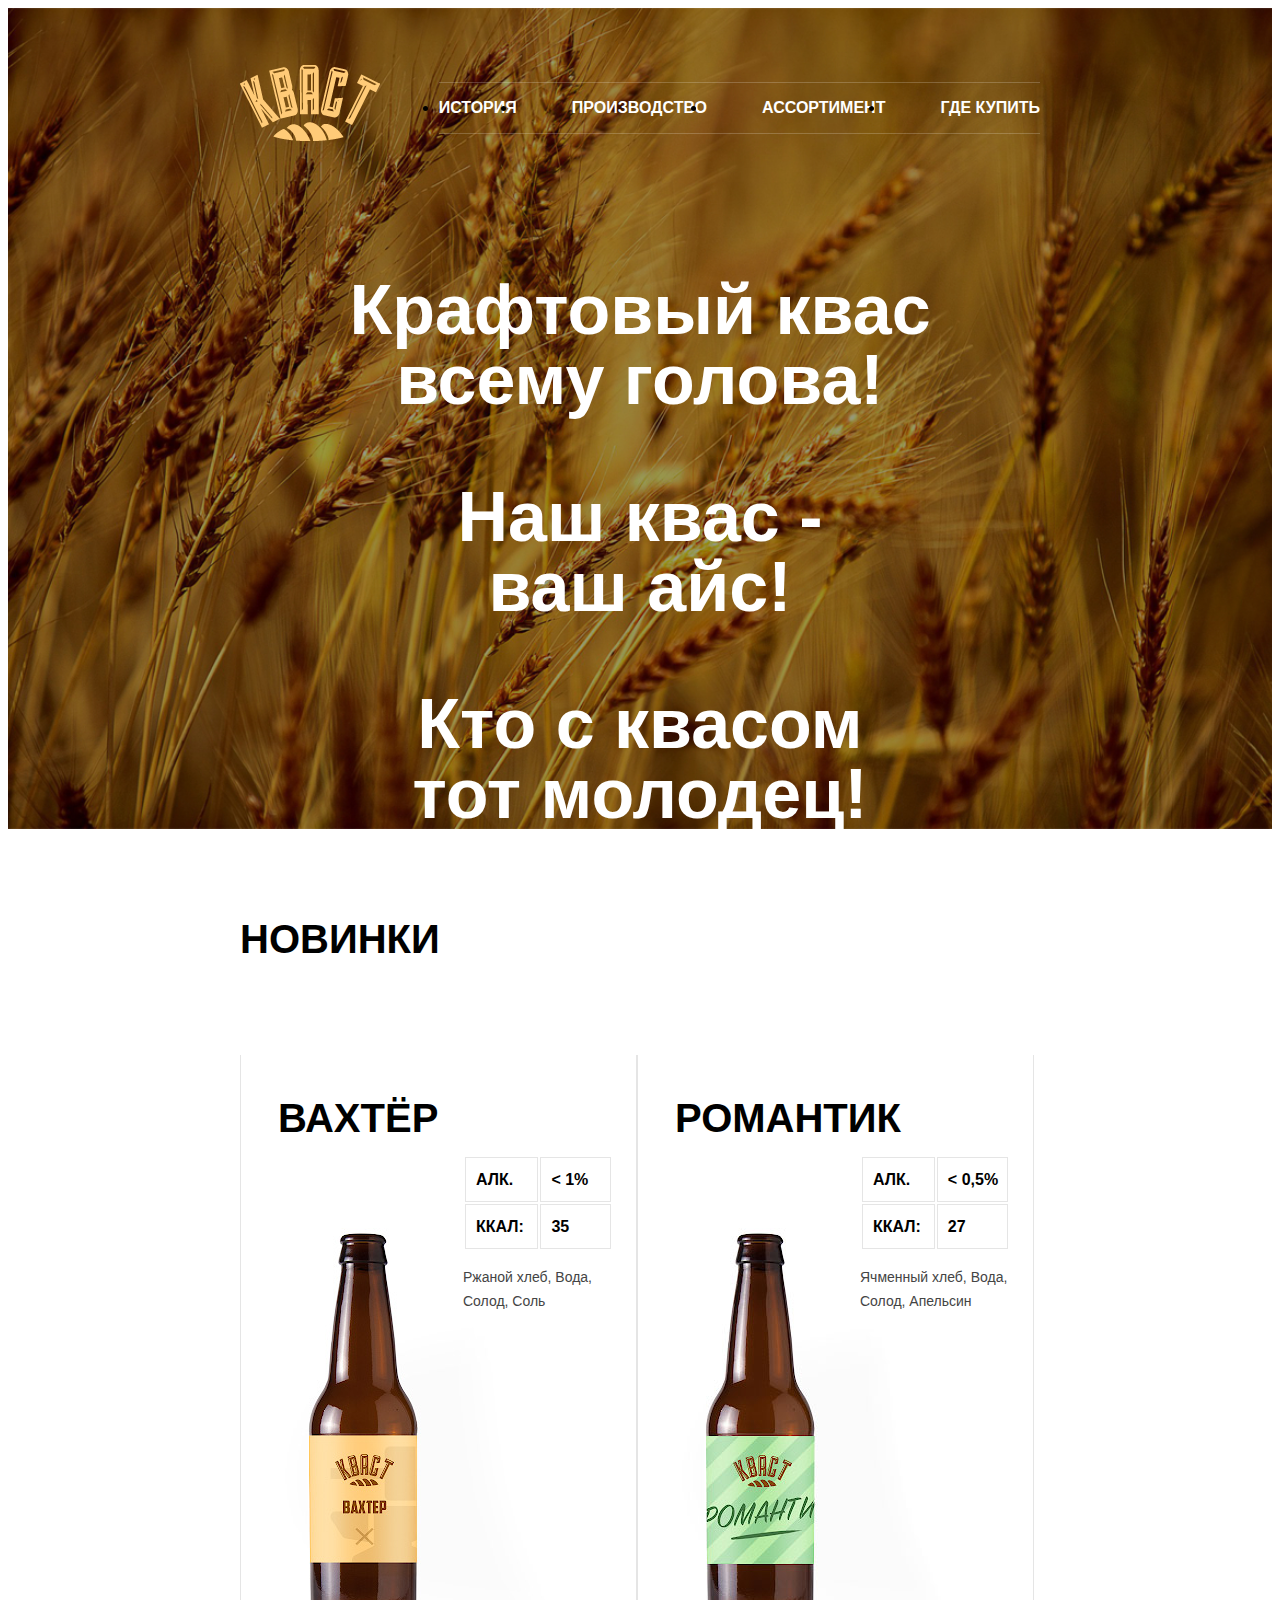
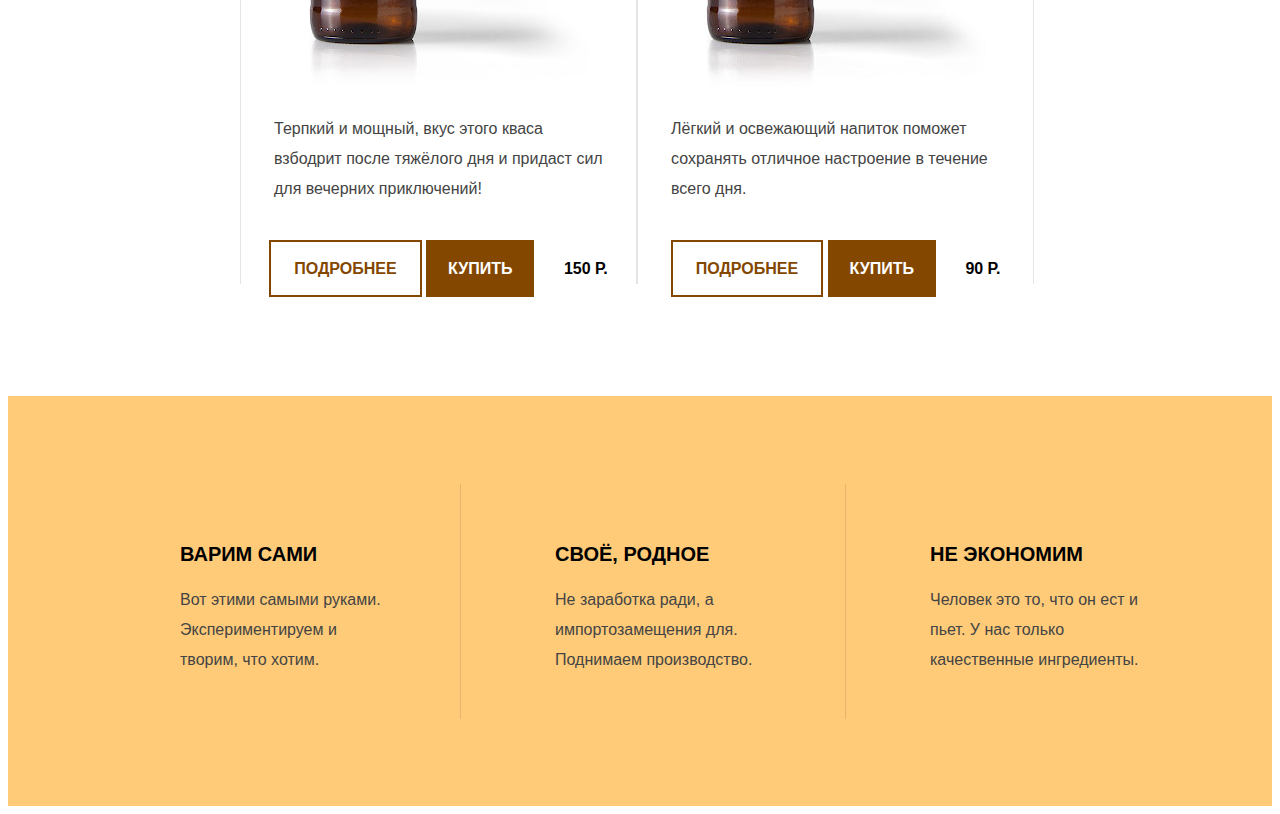
==== commit 66fefe11: "make adaptiv section "features"" ====
--- a/htmlacademy.ru (site: "Кваст")/index.html
+++ b/htmlacademy.ru (site: "Кваст")/index.html
@@ -18,16 +18,21 @@
       <div class="header__top">
         <div class="logo">
           <a href="#">
-            <img src="img/logo.png" alt="">
+            <img src="img/logo.png" alt="" >
           </a>
         </div>
         <nav class="main-menu">
+          <img class="menu-decor" src="img/header-up.svg" alt="">
+          <div class="main-menu__btn">
+            <span></span>
+          </div>
           <ul class="main-menu__list">
             <li><a href="#">История</a></li>
             <li><a href="#">Производство</a></li>
             <li><a href="#">Ассортимент</a></li>
             <li><a href="#">Где купить</a></li>
           </ul>
+          <img class="menu-decor decor-1" src="img/header-down.svg" alt="">
         </nav>
       </div>
       <div class="header-slider-jq">
@@ -46,13 +51,13 @@
       </div>
     </div>
   </header>
-
+  
   <section class="news">
-    <div class="container">
+    <div class="container container-news">
       <div class="news__title">Новинки</div>
       <div class="news-item">
         <div class="news-item-one">
-          <h2>Вахтёр</h2>
+          <h2 class="news-h2">Вахтёр</h2>
           <div class="composition">
             <div class="composition-alco">
               <table class="composition-alco-price">
@@ -80,7 +85,7 @@
           </div>
         </div>
         <div class="news-item-one">
-          <h2>Романтик</h2>
+          <h2 class="news-h2">Романтик</h2>
           <div class="composition">
             <div class="composition-alco">
               <table class="composition-alco-price">
@@ -131,7 +136,7 @@
       </ul>
     </div>
   </section>
-
+<!--
   <section class="history">
     <div class="container">
       <h2>Немного истории</h2>
@@ -298,10 +303,10 @@
       </div>
     </div>
   </footer>
-
+-->
   <script src="https://ajax.googleapis.com/ajax/libs/jquery/3.4.1/jquery.min.js"></script>
   <script src="js/slick.min.js"></script>
   <script src="js/main.js"></script>
 </body>
 
-</html l>+</html>--- a/htmlacademy.ru (site: "Кваст")/css/style.css
+++ b/htmlacademy.ru (site: "Кваст")/css/style.css
@@ -97,8 +97,8 @@
   display: flex;
   list-style: none;
   position: absolute;
-  right: 50%;
-  top: 280px;
+  right: 46%;
+  top: 250px;
 }
 
 .header-dots button {
@@ -669,4 +669,239 @@
 .footer-scool img:active {
   border: 1px solid #ffcb78;
   opacity: 0.3;
+}
+
+.menu-decor {
+  display: none;
+}
+
+/* RESPONSIVE */
+
+@media (max-width: 1090px) {
+  .container-1 ul {
+    justify-content: space-evenly;
+  }
+  
+  .borders::before,
+  .borders::after {
+    display: none;
+  }
+}
+
+@media (max-width: 850px) {
+  .header__top {
+    flex-direction: column;
+    padding-top: 30px;
+  }
+}
+
+@media (max-width: 810px) {
+  .news .slick-slide div:first-child {
+    display: flex;
+    justify-content: center;
+  }
+
+  .news-item-one {
+    border: none;
+    min-height: 700px;
+  }
+
+  .news-item-one img {
+    width: 60%;
+  }
+
+  .news-item {
+    align-items: center;
+    justify-content: space-between;
+    display: flex;
+    margin-top: 45px;
+    margin-bottom: 45px;
+  }
+
+  .news-item h2::after {
+    content: 'новинка';
+    font-size: 8px;
+    line-height: 10px;
+    color: #ffffff;
+    font-weight: bold;
+    font-size: 10px;
+    padding: 4px 5px 3px 5px;
+    border-radius: 2px;
+    background-color: #000;
+    position: relative;
+    left: 10px;
+    bottom: 15px;
+  }
+}
+
+@media (max-width: 700px) {
+  .features {
+    min-height: 800px;
+  }
+  
+  .container-1 ul {
+    flex-direction: column;
+    min-height: 800px;
+    justify-content: space-evenly;
+  }
+
+  .features-post {
+    padding-top: 10px;
+    padding-bottom: 10px;
+    text-align: center;
+  }
+
+  .container-1 li h3 {
+    margin-top: 5px;
+    margin-bottom: 5px;
+  }
+
+}
+
+@media (max-width: 650px) {
+  .main-menu__list {
+    display: none;
+  }
+
+  .main-menu {
+    margin-top: 20px;
+    display: flex;
+    flex-direction: column;
+    z-index: 2;
+  }
+
+  .header-text {
+    font-size: 60px;
+  }
+
+  .menu-decor {
+    display: block;
+  }
+
+  .main-menu__btn {
+    width: 50px;
+    height: 40px;
+    margin: 10px auto;
+    position: relative;
+    cursor: pointer;
+    border-radius: 50%;
+  }
+
+  .main-menu__btn span {
+    width: 100%;
+    height: 4px;
+    background-color: #ffcb78;
+    position: absolute;
+    top: 45%;
+  }
+
+  .main-menu__btn span::before,
+  .main-menu__btn span::after {
+    content: "";
+    width: 100%;
+    height: 4px;
+    background-color: rgb(255, 203, 120);
+    position: absolute;
+  }
+
+  .main-menu__btn span::before {
+    top: -10px;
+  }
+
+  .main-menu__btn span::after {
+    bottom: -10px;
+  }
+
+  .main-menu__list li {
+    background-color: rgba(255, 203, 120, 1);
+    width: 200px;
+    height: 50px;
+    border-radius: 10px;
+    padding-left: 0;
+    text-align: center;
+  }
+
+  .main-menu__list li+li {
+    padding-left: 0;
+    text-align: center;
+  }
+
+  .main-menu__list li:last-child {
+    margin-bottom: 15px;
+  }
+
+  .header-slider-jq {
+    z-index: 1;
+  }
+
+  .main-menu__list li a:hover {
+    color: #834700;
+  }
+
+}
+
+@media (max-width: 550px) {
+  .header-text {
+    font-size: 50px;
+    line-height: 60px;
+  }
+}
+
+@media (max-width: 490px) {
+  .header-text {
+    line-height: 50px;
+  }
+}
+
+@media (max-width: 400px) {
+  .news-h2 {
+    font-size: 30px;
+  }
+
+  .composition-alco-price td {
+    font-size: 13px;
+    width: 65px;
+    height: 35px;
+  }
+}
+
+@media (max-width: 390px) {
+  .header-text {
+    font-size: 40px;
+    line-height: 40px;
+    margin-top: 80px;
+  }
+}
+
+@media (max-width: 360px) {
+  .buttom-more {
+    line-height: 20px;
+    font-size: 13px;
+    padding: 13px 17px;
+  }
+
+  .buttom-buy {
+    line-height: 20px;
+    font-size: 13px;
+    padding: 15px 17px;
+  }
+
+  .news-item-one .buttom-price {
+    margin-left: 10px;
+  }
+}
+
+@media (max-width: 340px) {
+  .composition {
+    right: 0;
+  }
+}
+
+
+
+
+@media (min-width: 650px) {
+  .main-menu__list {
+    display: flex !important;
+  }
 }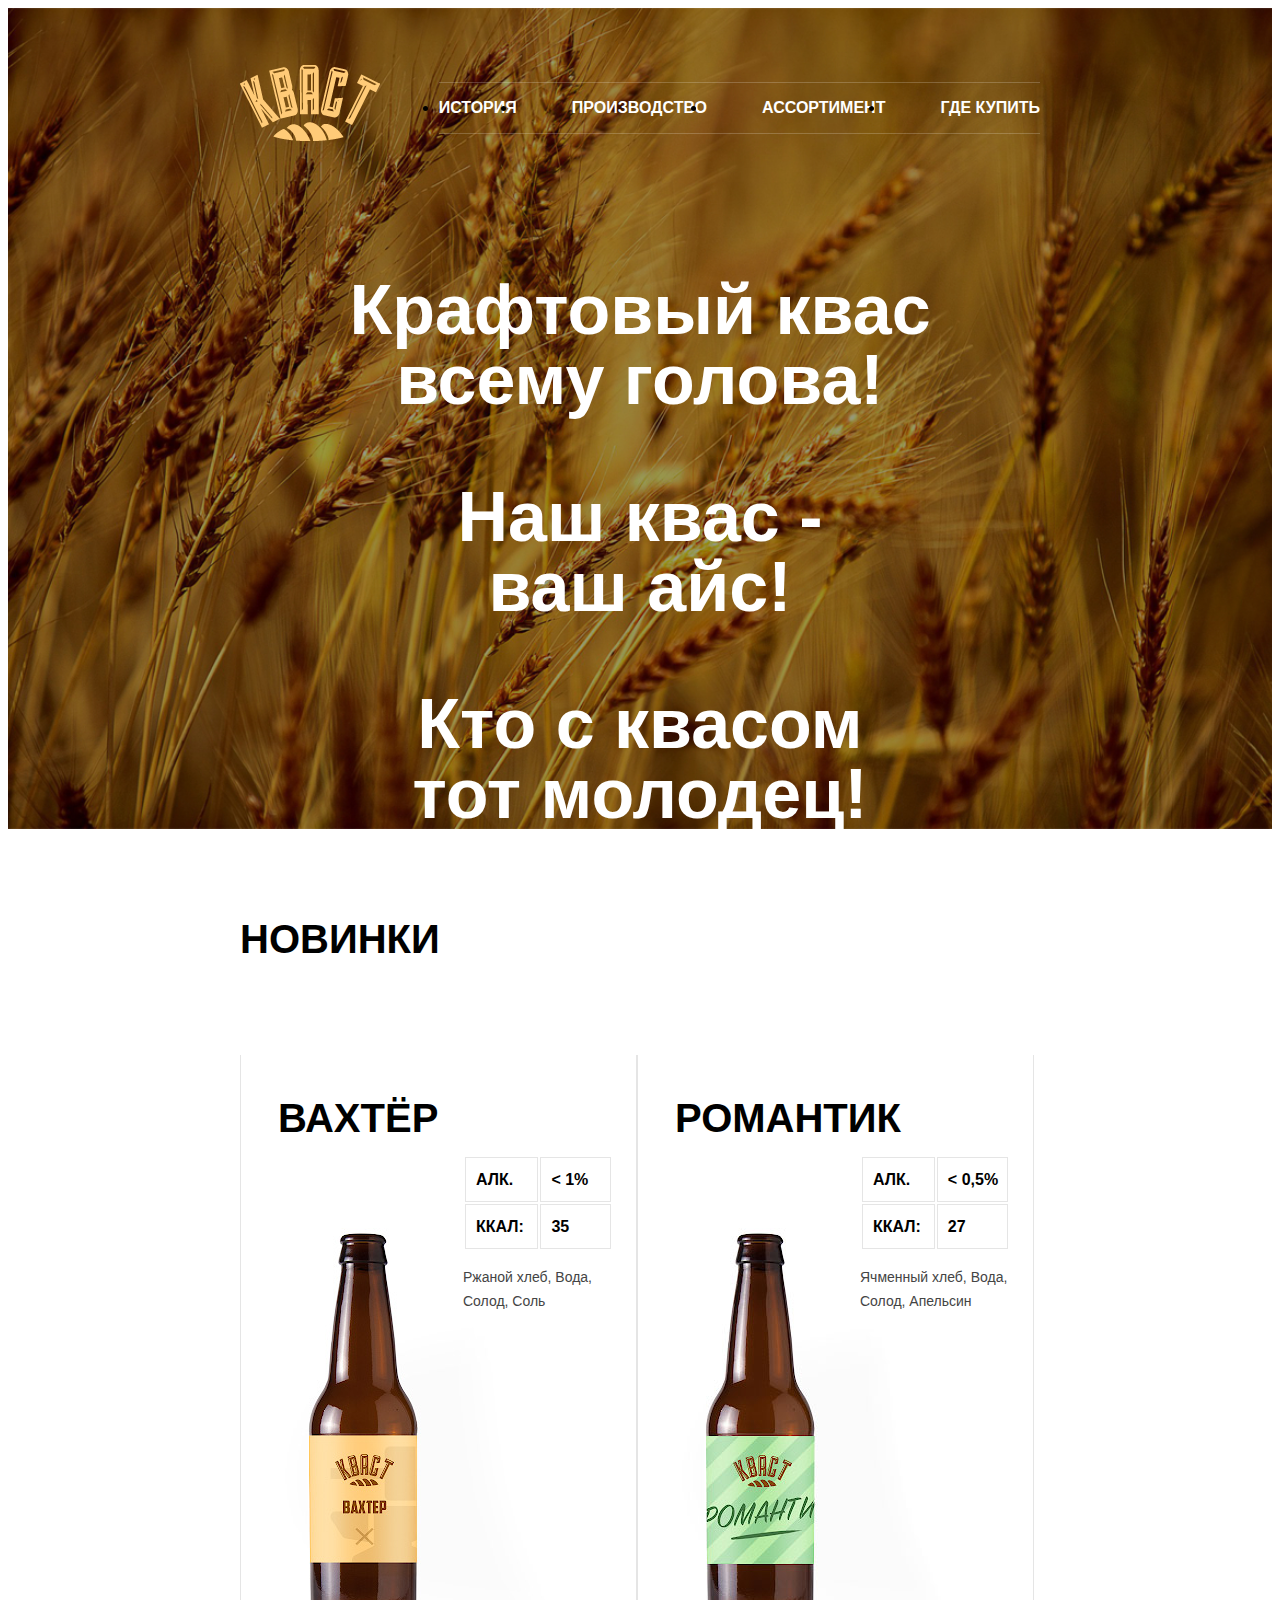
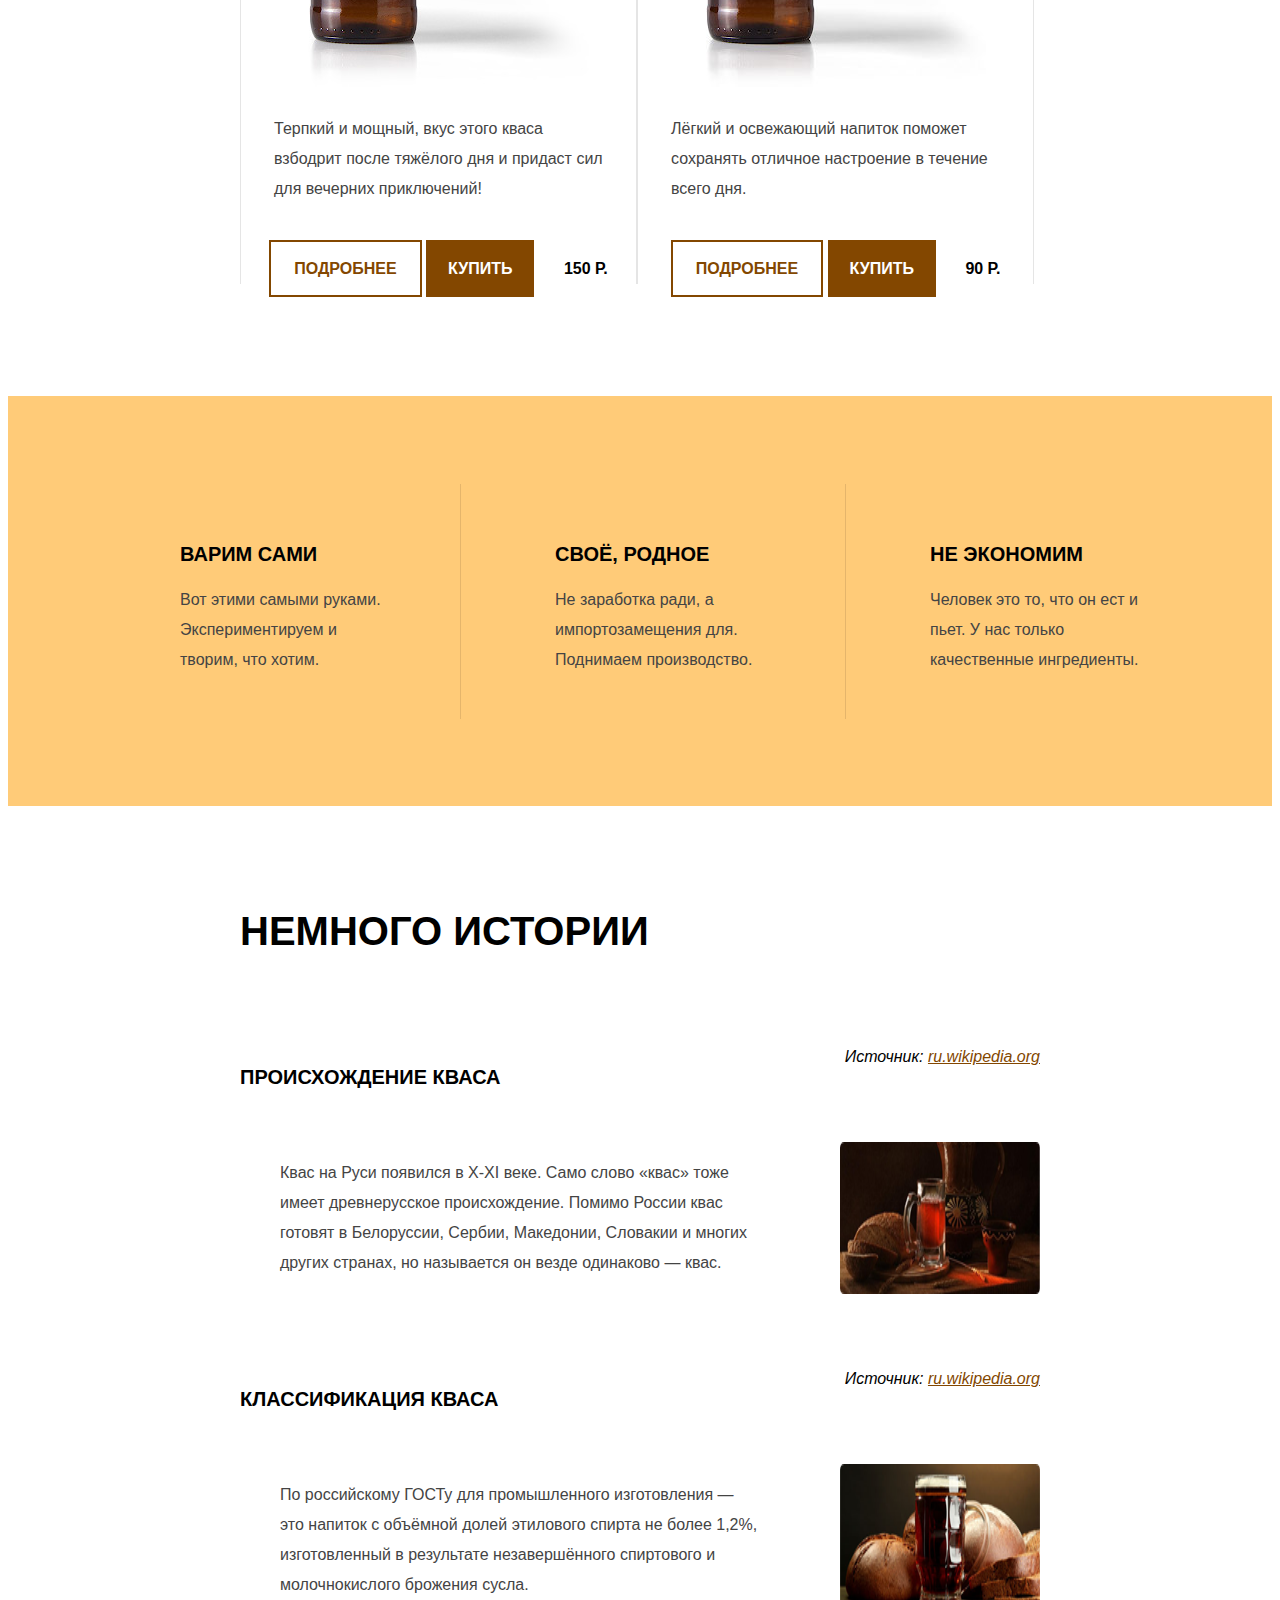
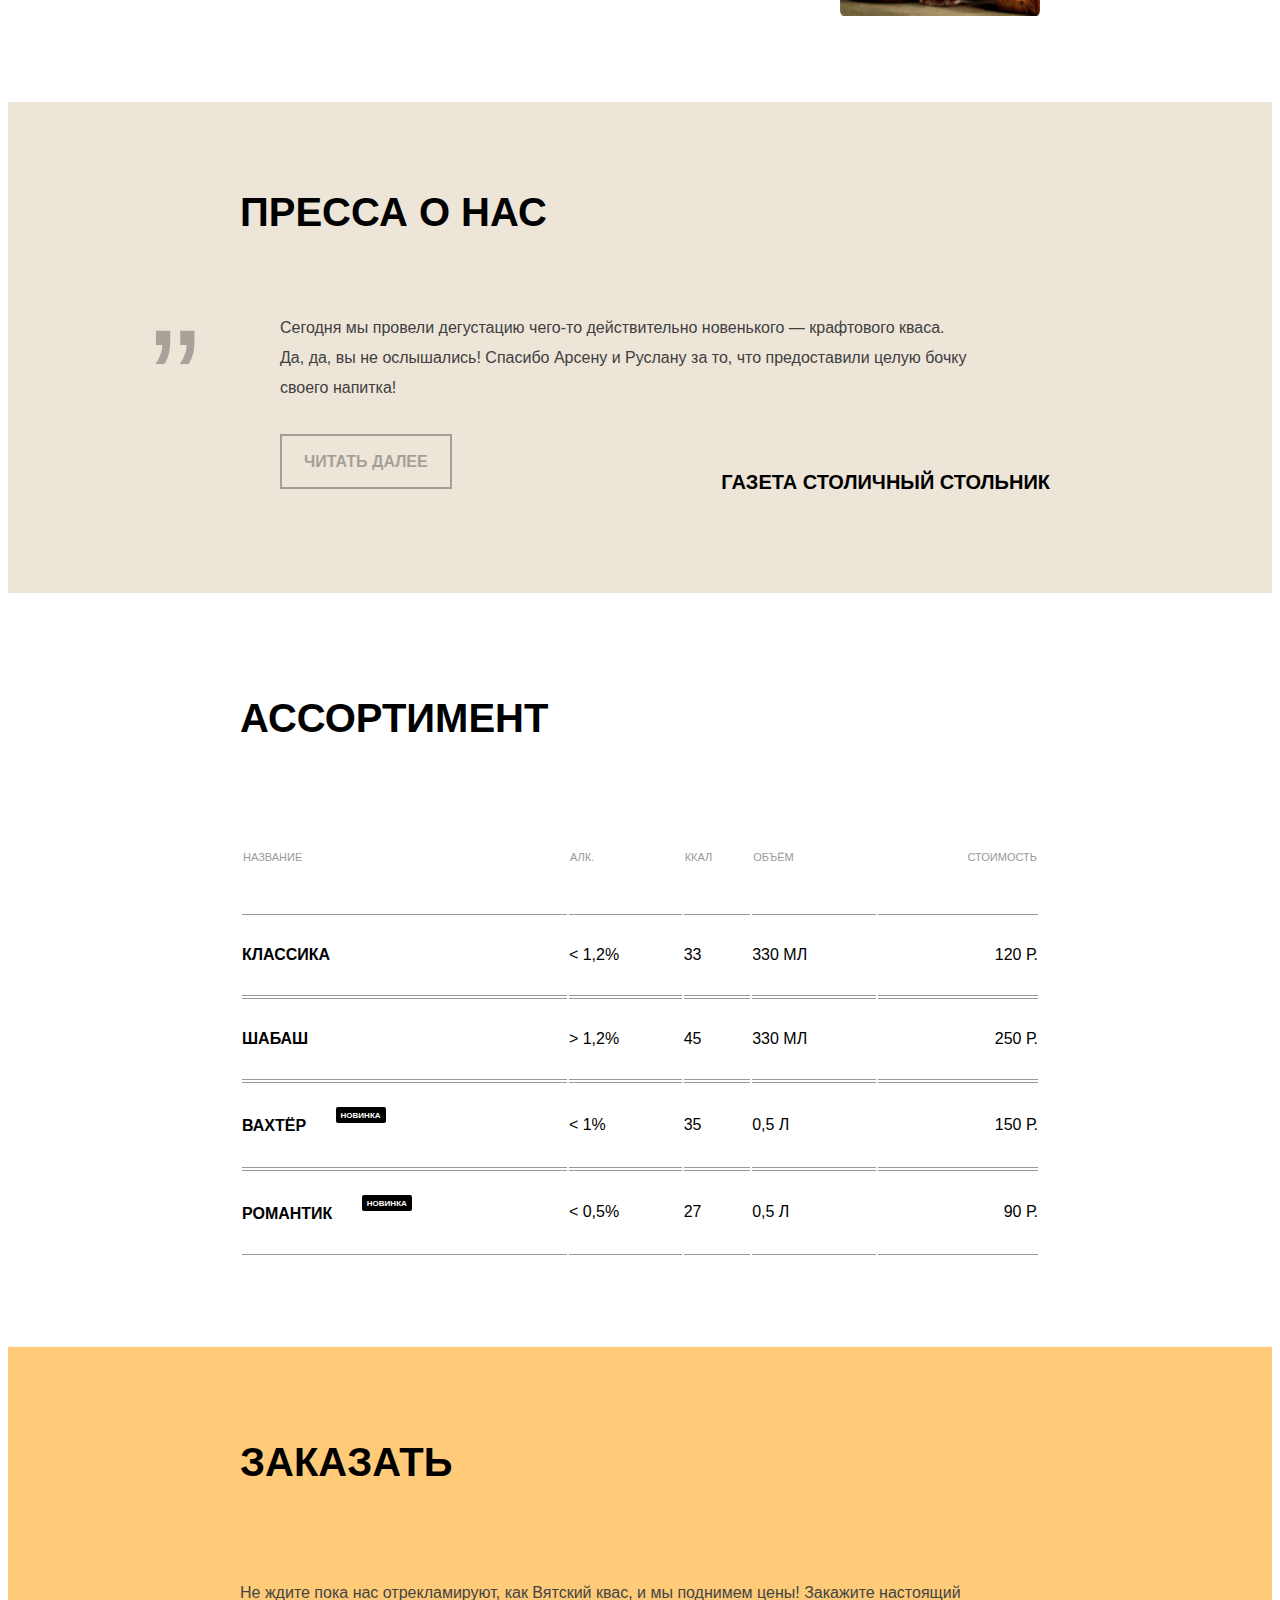
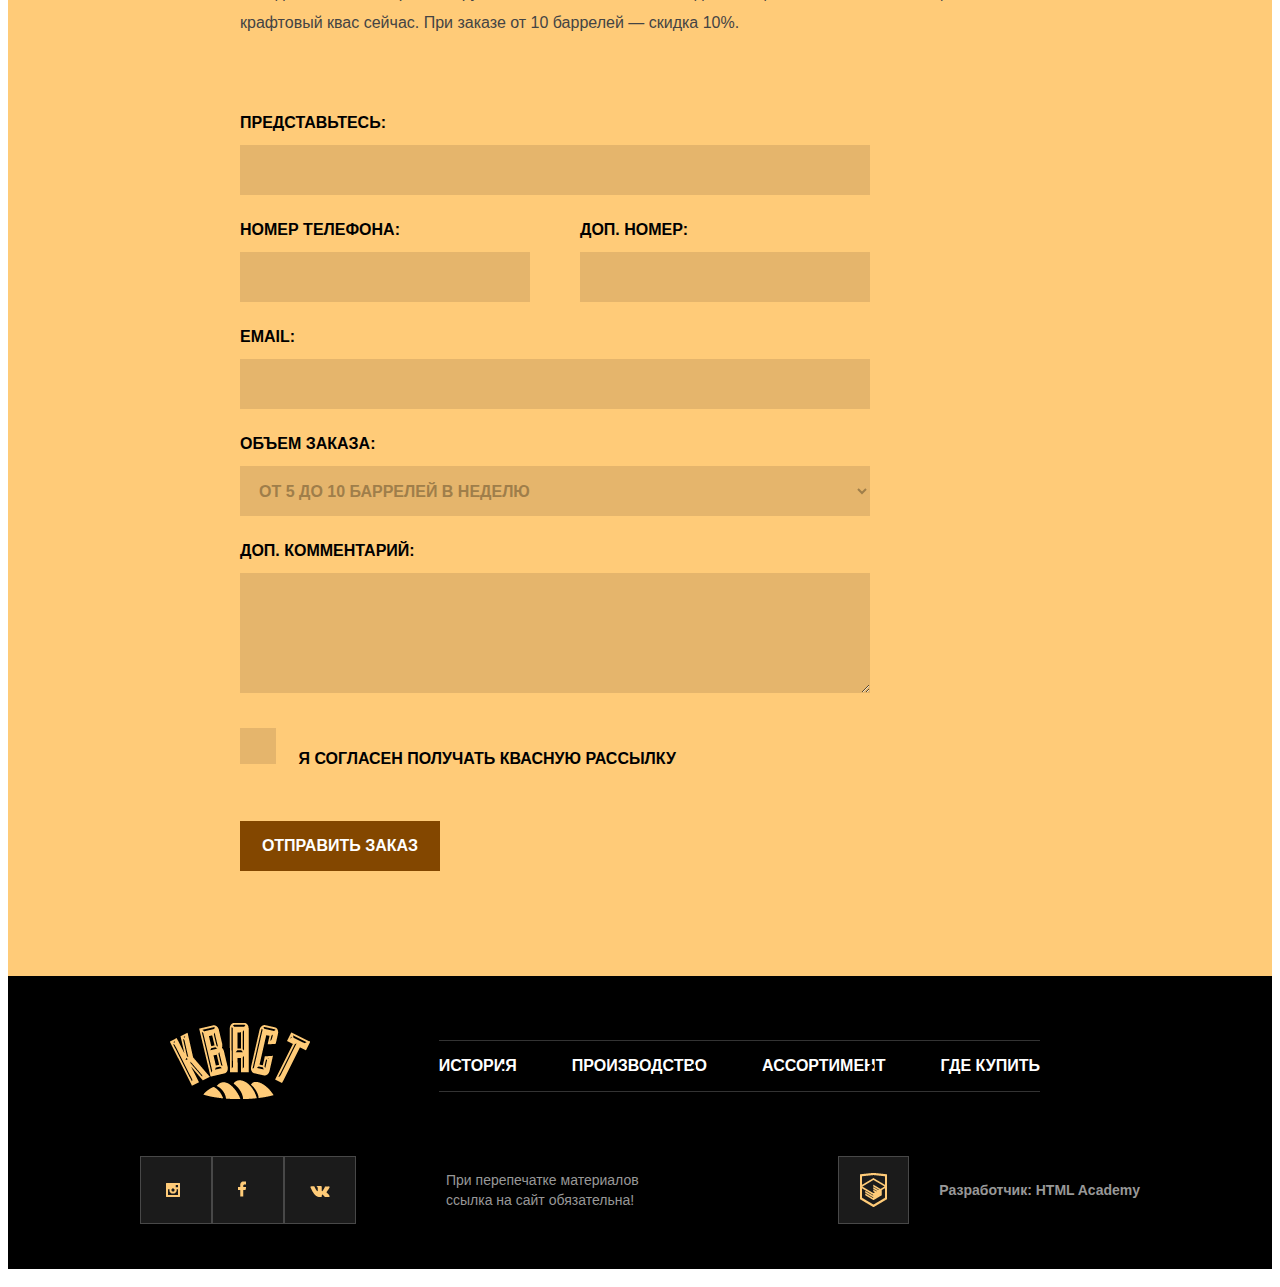
==== commit 4b591ad4: "make adaptiv section "footer"" ====
--- a/htmlacademy.ru (site: "Кваст")/index.html
+++ b/htmlacademy.ru (site: "Кваст")/index.html
@@ -18,7 +18,7 @@
       <div class="header__top">
         <div class="logo">
           <a href="#">
-            <img src="img/logo.png" alt="" >
+            <img src="img/logo.png" alt="">
           </a>
         </div>
         <nav class="main-menu">
@@ -26,7 +26,7 @@
           <div class="main-menu__btn">
             <span></span>
           </div>
-          <ul class="main-menu__list">
+          <ul class="main-menu__list header-list">
             <li><a href="#">История</a></li>
             <li><a href="#">Производство</a></li>
             <li><a href="#">Ассортимент</a></li>
@@ -51,7 +51,7 @@
       </div>
     </div>
   </header>
-  
+
   <section class="news">
     <div class="container container-news">
       <div class="news__title">Новинки</div>
@@ -136,7 +136,7 @@
       </ul>
     </div>
   </section>
-<!--
+
   <section class="history">
     <div class="container">
       <h2>Немного истории</h2>
@@ -145,7 +145,7 @@
           <h3>Происхождение кваса</h3>
           <div><i>Источник:</i> <a href="#" target="_blank">ru.wikipedia.org</a></div>
         </dt>
-        <dd>
+        <dd class="dd">
           <img src="img/wiki-1.png" alt="Происхождение кваса">
           <p>Квас на Руси появился в X-XI веке. Само слово «квас» тоже имеет древнерусское происхождение. Помимо России
             квас готовят в Белоруссии, Сербии, Македонии, Словакии и многих других странах, но называется он везде
@@ -264,7 +264,7 @@
         <div class="checkbox">
           <input type="checkbox" name="subscribe" id="sub-check">
           <label for="sub-check">
-            я согласен получать квасную рассылку
+            <span>я согласен получать квасную рассылку</span>
           </label>
         </div>
         <button type="submit" value="получен заказ">Отправить заказ</button>
@@ -279,14 +279,20 @@
           <div class="logo-footer">
             <img src="img/logo.png" width="140" height="76" alt="Кваст">
           </div>
-          <nav class="main-menu">
-            <ul class="main-menu__list">
+          <nav class="main-menu main-menu-footer">
+            <ul class="main-menu__list main-menu__list-footer">
               <li><a href="#">История</a></li>
               <li><a href="#">Производство</a></li>
               <li><a href="#">Ассортимент</a></li>
               <li><a href="#">Где купить</a></li>
             </ul>
           </nav>
+          <div class="footer-menu-respons">
+            <a href="#">История</a>
+            <a href="#">Производство</a>
+            <a href="#">Ассортимент</a>
+            <a href="#">Где купить</a>
+          </div>
         </div>
       </div>
       <div class="footer-wrapper">
@@ -303,7 +309,7 @@
       </div>
     </div>
   </footer>
--->
+
   <script src="https://ajax.googleapis.com/ajax/libs/jquery/3.4.1/jquery.min.js"></script>
   <script src="js/slick.min.js"></script>
   <script src="js/main.js"></script>
--- a/htmlacademy.ru (site: "Кваст")/css/style.css
+++ b/htmlacademy.ru (site: "Кваст")/css/style.css
@@ -1,5 +1,9 @@
 * {
   box-sizing: border-box;
+}
+
+.footer-menu-respons {
+  display: none;
 }
 
 body {
@@ -681,10 +685,20 @@
   .container-1 ul {
     justify-content: space-evenly;
   }
-  
+
   .borders::before,
   .borders::after {
     display: none;
+  }
+
+  .otzivi h3 {
+    right: 20px;
+  }
+}
+
+@media (max-width: 990px) {
+  .logo-footer {
+    left: 0;
   }
 }
 
@@ -732,13 +746,37 @@
     left: 10px;
     bottom: 15px;
   }
+
+  .main-menu__list-footer li {
+    border: none;
+    padding-left: 15px;
+  }
+
+  .footer .main-menu__list-footer {
+    display: none !important;
+  }
+
+  .footer-menu-respons {
+    display: flex;
+    color: ivory;
+    text-transform: uppercase;
+    flex-wrap: wrap;
+  }
+
+  .footer-menu-respons a {
+    margin-left: 15px;
+  }
+
+  .footer-social p {
+    display: none;
+  }
 }
 
 @media (max-width: 700px) {
   .features {
     min-height: 800px;
   }
-  
+
   .container-1 ul {
     flex-direction: column;
     min-height: 800px;
@@ -755,6 +793,83 @@
     margin-top: 5px;
     margin-bottom: 5px;
   }
+
+  .history h2 {
+    margin: 40px 0 30px;
+  }
+
+  .history dt {
+    margin-bottom: 20px;
+    flex-direction: column;
+  }
+
+  .history .container {
+    padding-left: 30px;
+    padding-right: 30px;
+  }
+
+  .history dd img {
+    width: 200px;
+    height: 120px;
+    margin-left: 10px;
+  }
+
+  .history dd {
+    flex-direction: column;
+  }
+
+  .history dd img {
+    margin-bottom: 15px;
+  }
+
+  .history .dd {
+    margin-bottom: 50px;
+  }
+
+  .otzivi .container {
+    padding: 0 25px;
+  }
+
+  .otzivi h2 {
+    margin: 0 0 30px;
+  }
+
+  .otzivi {
+    padding-top: 45px;
+    padding-bottom: 75px;
+  }
+
+  .price h2 {
+    margin: 45px 0 35px;
+  }
+
+  .price .container {
+    padding-left: 20px;
+    padding-right: 20px;
+  }
+
+  .form-feedback h2 {
+    margin: 0 0 20px;
+    padding-top: 40px;
+  }
+
+  .form-feedback p {
+    margin-bottom: 35px;
+  }
+
+  .form-form-group input,
+  #value-item,
+  #message,
+  #phone-2,
+  #phone {
+    width: 100%;
+    margin-bottom: 20px;
+    padding-left: 10px;
+  }
+
+}
+
+@media (max-width: 670px) {
 
 }
 
@@ -840,16 +955,60 @@
 
 }
 
+@media (max-width: 600px) {
+  .btn-otzivi {
+    font-size: 13px;
+    padding: 11px 11px;
+  }
+
+  .otzivi p {
+    margin-bottom: 25px;
+  }
+
+  .otzivi h3 {
+    font-size: 15px;
+  }
+}
+
 @media (max-width: 550px) {
   .header-text {
     font-size: 50px;
     line-height: 60px;
   }
+
 }
 
 @media (max-width: 490px) {
   .header-text {
     line-height: 50px;
+  }
+
+  .otzivi h3 {
+    display: none;;
+  }
+
+  .table-price sup {
+    right: 45px;
+    top: 15px;
+  }
+
+  .checkbox span{
+    position: relative;
+    top: 30px;
+    left: -55px;
+    font-size: 12px;
+  }
+
+  .phone-wrapper {
+    flex-direction: column;
+  }
+
+  .phone-2 {
+    margin-left: 0;
+  }
+
+  .footer-scool p {
+    display: none;
   }
 }
 
@@ -871,6 +1030,10 @@
     line-height: 40px;
     margin-top: 80px;
   }
+
+  .table-price sup {
+    display: none;
+  }
 }
 
 @media (max-width: 360px) {
